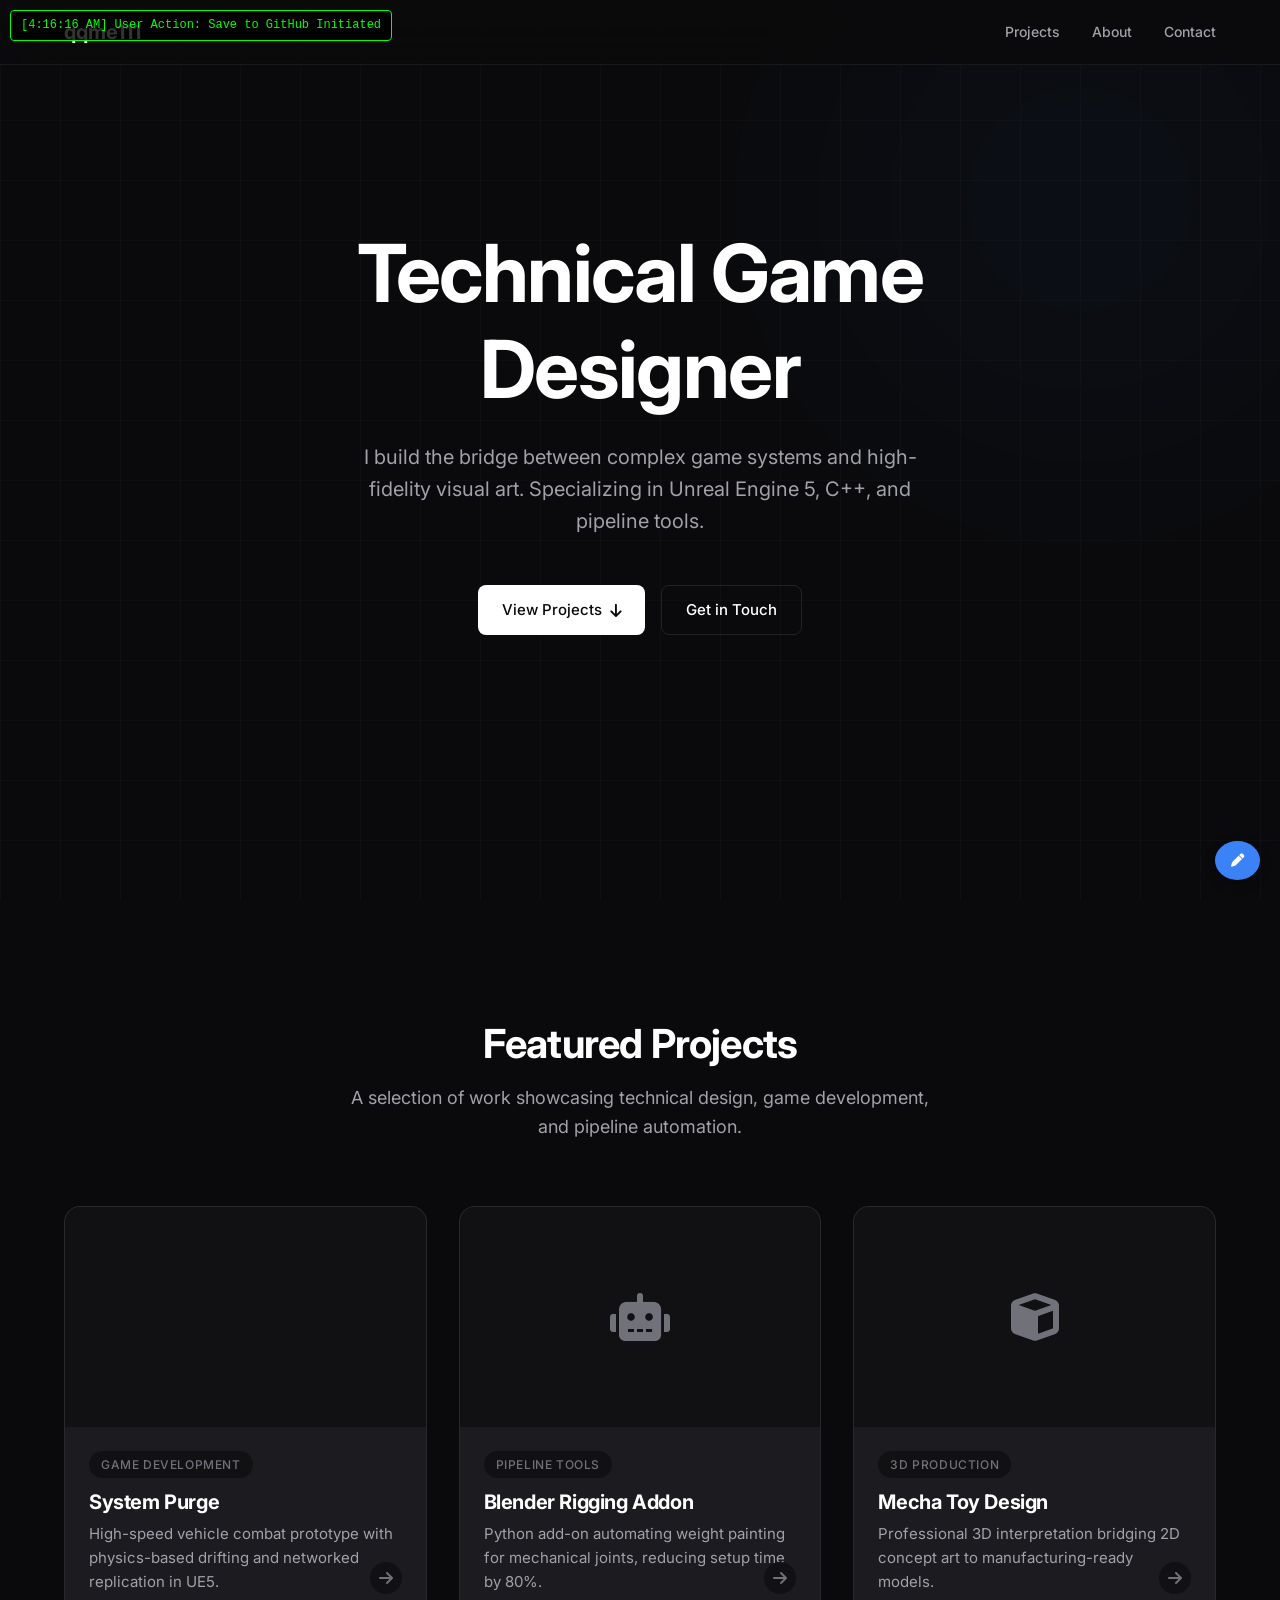
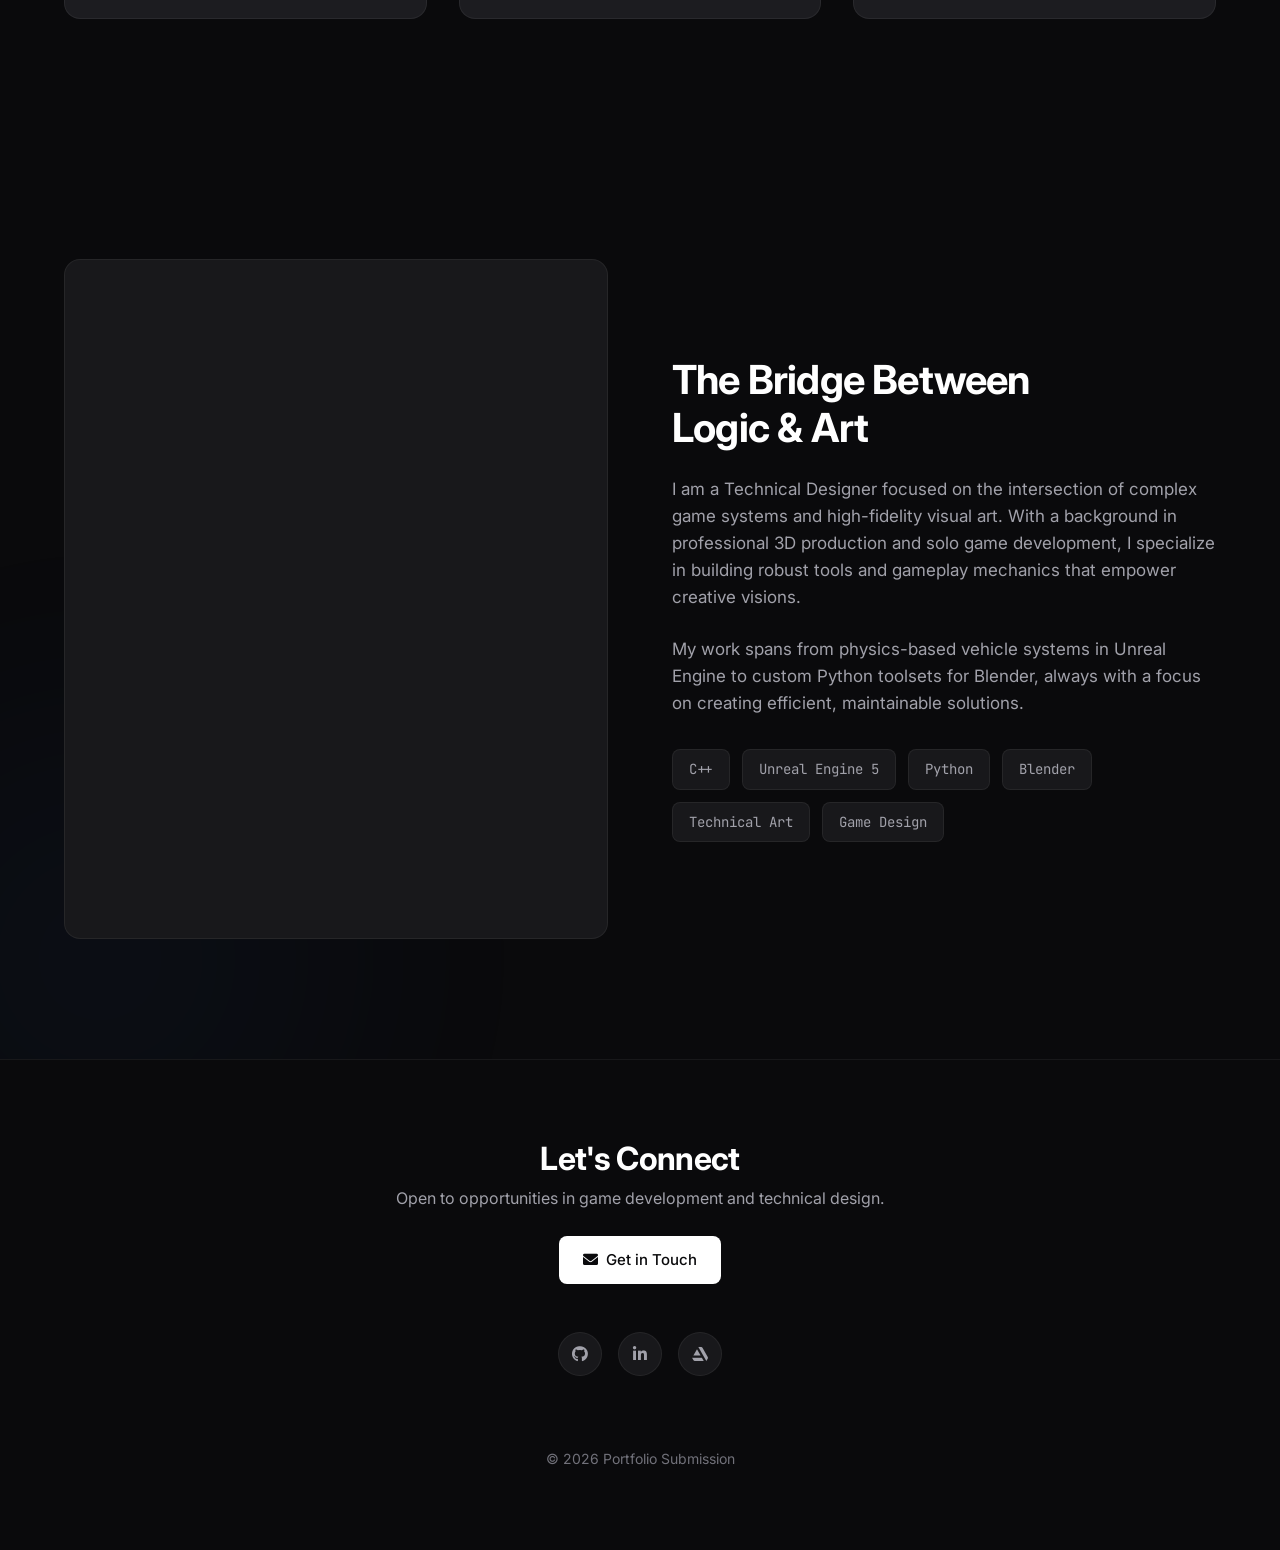
==== index.html @ 107da44e "Update index.html via Web Editor" ====
<!DOCTYPE html>
<html lang="en"><head>
    <meta charset="UTF-8">
    <meta name="viewport" content="width=device-width, initial-scale=1.0">
    <title>qqme111 - Technical Game Designer Portfolio</title>
    <meta name="description" content="Technical Game Designer specializing in Unreal Engine 5, C++, and Python. Creating the bridge between complex systems and high-fidelity visual art.">

    <!-- Styles -->
    <link rel="stylesheet" href="css/styles.css">
    <link href="https://cdnjs.cloudflare.com/ajax/libs/font-awesome/6.0.0/css/all.min.css" rel="stylesheet">
</head>

<body class="">

    <!-- Navigation -->
    <nav class="nav nav-scrolled" style="transform: translateY(0px);">
        <div class="container nav-content">
            <a href="#" class="nav-logo">qqme111</a>
            <ul class="nav-links">
                <li><a href="#projects">Projects</a></li>

                <li><a href="#about">About</a></li>
                <li><a href="#contact">Contact</a></li>
            </ul>
        </div>
    </nav>

    <!-- Hero Section -->
    <section class="hero">
        <div class="bg-grid"></div>
        <div class="bg-gradient-radial" style="top: -200px; right: -200px;"></div>

        <div class="container hero-content">
            <!-- Badge Removed -->
            <!-- <div class="hero-badge">
                 <span class="">Available for opportunities</span>
            </div> -->

            <h1 class="">Technical Game<br>Designer</h1>

            <p class="hero-description">
                I build the bridge between complex game systems and high-fidelity visual art.
                Specializing in Unreal Engine 5, C++, and pipeline tools.
            </p>

            <div class="hero-cta">
                <a href="#projects" class="btn btn-primary">
                    <span class="">View Projects</span>
                    <i class="fas fa-arrow-down"></i>
                </a>
                <a href="#contact" class="btn btn-secondary">
                    <span class="">Get in Touch</span>
                </a>
            </div>
        </div>
    </section>

    <!-- Projects Section -->
    <section id="projects">
        <div class="container">
            <div class="section-header fade-in visible">
                <h2 class="">Featured Projects</h2>
                <p class="">A selection of work showcasing technical design, game development, and pipeline automation.
                </p>
            </div>

            <div class="projects-grid stagger-children visible">

                <!-- System Purge -->
                <a href="projects/system-purge.html" class="project-card system-purge" style="opacity: 1; transform: perspective(1000px) rotateX(0deg) rotateY(0deg) translateY(0px); transition: none;">
                    <div class="project-card-image img-placeholder" data-media-type="image" style="background-image: url(&quot;https://raw.githubusercontent.com/lys20001205/PortFWeb/main/assets/uploads/1769371151132_sp.jpg&quot;); background-size: 121%; background-position: 50% 86%;">

                    </div>
                    <div class="project-card-content">
                        <span class="project-card-tag">Game Development</span>
                        <h3 class="">System Purge</h3>
                        <p class="">High-speed vehicle combat prototype with physics-based drifting and networked
                            replication in
                            UE5.</p>
                    </div>
                    <div class="project-card-arrow">
                        <i class="fas fa-arrow-right"></i>
                    </div>
                </a>

                <!-- Blender Addon -->
                <a href="projects/blender-addon.html" class="project-card blender-addon" style="transition: none; transform: translateY(0px); opacity: 1;">
                    <div class="project-card-image img-placeholder">
                        <i class="fas fa-robot"></i>
                    </div>
                    <div class="project-card-content">
                        <span class="project-card-tag">Pipeline Tools</span>
                        <h3 class="">Blender Rigging Addon</h3>
                        <p class="">Python add-on automating weight painting for mechanical joints, reducing setup time
                            by 80%.
                        </p>
                    </div>
                    <div class="project-card-arrow">
                        <i class="fas fa-arrow-right"></i>
                    </div>
                </a>

                <!-- Mecha Toy Design -->
                <a href="projects/mecha-toy.html" class="project-card mecha-toy" style="opacity: 1; transform: translateY(0px); transition: none;">
                    <div class="project-card-image img-placeholder">
                        <i class="fas fa-cube"></i>
                    </div>
                    <div class="project-card-content">
                        <span class="project-card-tag">3D Production</span>
                        <h3 class="">Mecha Toy Design</h3>
                        <p class="">Professional 3D interpretation bridging 2D concept art to manufacturing-ready
                            models.</p>
                    </div>
                    <div class="project-card-arrow">
                        <i class="fas fa-arrow-right"></i>
                    </div>
                </a>

            </div>
        </div>
    </section>

    <!-- About Section -->
    <section id="about" class="relative overflow-hidden">
        <div class="bg-gradient-radial" style="bottom: -300px; left: -300px;"></div>

        <div class="container">
            <div class="about-grid">
                <div class="about-image fade-in-left img-placeholder visible" data-media-type="image" style="background-image: url(&quot;https://raw.githubusercontent.com/lys20001205/PortFWeb/main/assets/uploads/1769356082413_3cfcff75e396394638213b17aeb8c36f.jpg&quot;); background-size: cover; background-position: center center;">

                </div>

                <div class="about-content fade-in-right visible">
                    <h2 class="">The Bridge Between<br>Logic &amp; Art</h2>

                    <p class="">
                        I am a Technical Designer focused on the intersection of complex game systems
                        and high-fidelity visual art. With a background in professional 3D production
                        and solo game development, I specialize in building robust tools and gameplay
                        mechanics that empower creative visions.
                    </p>

                    <p class="">
                        My work spans from physics-based vehicle systems in Unreal Engine to
                        custom Python toolsets for Blender, always with a focus on creating
                        efficient, maintainable solutions.
                    </p>

                    <div class="skills-list">
                        <span class="skill-tag">C++</span>
                        <span class="skill-tag">Unreal Engine 5</span>
                        <span class="skill-tag">Python</span>
                        <span class="skill-tag">Blender</span>
                        <span class="skill-tag">Technical Art</span>
                        <span class="skill-tag">Game Design</span>
                    </div>
                </div>
            </div>
        </div>
    </section>

    <!-- Contact / Footer -->
    <footer id="contact" class="footer">
        <div class="container footer-content">
            <div>
                <h2 class="">Let's Connect</h2>
                <p class="">Open to opportunities in game development and technical design.</p>
            </div>

            <a href="mailto:your.email@example.com" class="btn btn-primary">
                <i class="fas fa-envelope"></i>
                <span>Get in Touch</span>
            </a>

            <div class="social-links">
                <a href="#" class="social-link" aria-label="GitHub">
                    <i class="fab fa-github"></i>
                </a>
                <a href="#" class="social-link" aria-label="LinkedIn">
                    <i class="fab fa-linkedin-in"></i>
                </a>
                <a href="#" class="social-link" aria-label="ArtStation">
                    <i class="fab fa-artstation"></i>
                </a>
            </div>

            <p style="margin-top: 48px; color: var(--text-muted); font-size: 0.875rem;" class="">
                © 2026 Portfolio Submission
            </p>
        </div>
    </footer>

    <!-- Scripts -->
    <script src="js/animations.js"></script>

    <!-- Visual Editor -->
    <button onclick="toggleEditor()" class="no-print" style="position: fixed; bottom: 20px; right: 20px; background: #3b82f6; color: white; border: none; padding: 12px 16px; border-radius: 50%; cursor: pointer; z-index: 9999; box-shadow: 0 4px 12px rgba(0,0,0,0.3);" title="Toggle Visual Editor">
        <i class="fas fa-pen"></i>
    </button>
    <script src="js/editor.js"></script>




<div id="debug-overlay" style="display: block;">[4:16:16 AM] User Action: Save to GitHub Initiated</div></body></html>
---- css/styles.css ----
/* ============================================
   Portfolio Base Styles - Jules-inspired Design
   ============================================ */

@import url('https://fonts.googleapis.com/css2?family=Inter:wght@300;400;500;600;700;800&family=JetBrains+Mono:wght@400;500;700&display=swap');

/* ============================================
   CSS Custom Properties (Design Tokens)
   ============================================ */
:root {
    /* Base Colors */
    --bg-primary: #0a0a0c;
    --bg-secondary: #111114;
    --bg-tertiary: #18181b;
    --bg-card: #1c1c20;

    /* Text Colors */
    --text-primary: #ffffff;
    --text-secondary: #a1a1aa;
    --text-muted: #71717a;

    /* Accent Colors */
    --accent-blue: #3b82f6;
    --accent-purple: #8b5cf6;
    --accent-cyan: #06b6d4;
    --accent-emerald: #10b981;

    /* Project Theme Colors */
    --system-purge-accent: #ef4444;
    --system-purge-glow: rgba(239, 68, 68, 0.2);

    --blender-addon-accent: #f97316;
    --blender-addon-glow: rgba(249, 115, 22, 0.2);

    --mecha-toy-accent: #3b82f6;
    --mecha-toy-glow: rgba(59, 130, 246, 0.2);

    /* Borders */
    --border-subtle: rgba(255, 255, 255, 0.06);
    --border-medium: rgba(255, 255, 255, 0.1);

    /* Shadows */
    --shadow-sm: 0 1px 2px rgba(0, 0, 0, 0.3);
    --shadow-md: 0 4px 12px rgba(0, 0, 0, 0.4);
    --shadow-lg: 0 8px 32px rgba(0, 0, 0, 0.5);
    --shadow-glow: 0 0 60px var(--accent-blue);

    /* Typography */
    --font-sans: 'Inter', -apple-system, BlinkMacSystemFont, sans-serif;
    --font-mono: 'JetBrains Mono', monospace;

    /* Transitions */
    --ease-out-expo: cubic-bezier(0.16, 1, 0.3, 1);
    --ease-out-quart: cubic-bezier(0.25, 1, 0.5, 1);
    --transition-fast: 150ms var(--ease-out-quart);
    --transition-medium: 300ms var(--ease-out-expo);
    --transition-slow: 500ms var(--ease-out-expo);
}

/* ============================================
   Base Reset & Body
   ============================================ */
*,
*::before,
*::after {
    box-sizing: border-box;
    margin: 0;
    padding: 0;
}

html {
    scroll-behavior: smooth;
    -webkit-font-smoothing: antialiased;
    -moz-osx-font-smoothing: grayscale;
}

body {
    font-family: var(--font-sans);
    background: var(--bg-primary);
    color: var(--text-primary);
    line-height: 1.6;
    overflow-x: hidden;
}

/* ============================================
   Typography
   ============================================ */
h1,
h2,
h3,
h4,
h5,
h6 {
    font-weight: 700;
    letter-spacing: -0.02em;
    line-height: 1.2;
}

.text-gradient {
    background: linear-gradient(135deg, var(--text-primary) 0%, var(--text-secondary) 100%);
    -webkit-background-clip: text;
    -webkit-text-fill-color: transparent;
    background-clip: text;
}

.font-mono {
    font-family: var(--font-mono);
}

/* ============================================
   Layout Containers
   ============================================ */
.container {
    width: 100%;
    max-width: 1200px;
    margin: 0 auto;
    padding: 0 24px;
}

.container-wide {
    max-width: 1400px;
}

section {
    padding: 120px 0;
}

/* ============================================
   Navigation
   ============================================ */
.nav {
    position: fixed;
    top: 0;
    left: 0;
    right: 0;
    z-index: 100;
    padding: 16px 0;
    background: rgba(10, 10, 12, 0.8);
    backdrop-filter: blur(20px);
    border-bottom: 1px solid var(--border-subtle);
    transition: var(--transition-medium);
}

.nav-content {
    display: flex;
    justify-content: space-between;
    align-items: center;
}

.nav-logo {
    font-weight: 700;
    font-size: 1.25rem;
    color: var(--text-primary);
    text-decoration: none;
}

.nav-links {
    display: flex;
    gap: 32px;
    list-style: none;
}

.nav-links a {
    color: var(--text-secondary);
    text-decoration: none;
    font-size: 0.875rem;
    font-weight: 500;
    transition: var(--transition-fast);
}

.nav-links a:hover {
    color: var(--text-primary);
}

/* ============================================
   Hero Section
   ============================================ */
.hero {
    min-height: 100vh;
    display: flex;
    align-items: center;
    justify-content: center;
    position: relative;
    padding-top: 80px;
}

.hero-content {
    text-align: center;
    max-width: 800px;
}

.hero-badge {
    display: inline-flex;
    align-items: center;
    gap: 8px;
    padding: 8px 16px;
    background: var(--bg-tertiary);
    border: 1px solid var(--border-medium);
    border-radius: 100px;
    font-size: 0.875rem;
    color: var(--text-secondary);
    margin-bottom: 32px;
}

.hero-badge::before {
    content: '';
    width: 8px;
    height: 8px;
    background: var(--accent-emerald);
    border-radius: 50%;
    animation: pulse 2s ease-in-out infinite;
}

.hero h1 {
    font-size: clamp(3rem, 8vw, 5rem);
    margin-bottom: 24px;
    opacity: 0;
    transform: translateY(30px);
    animation: fadeInUp 0.8s var(--ease-out-expo) 0.2s forwards;
}

.hero-description {
    font-size: 1.25rem;
    color: var(--text-secondary);
    max-width: 600px;
    margin: 0 auto 48px;
    opacity: 0;
    transform: translateY(20px);
    animation: fadeInUp 0.8s var(--ease-out-expo) 0.4s forwards;
}

.hero-cta {
    display: flex;
    gap: 16px;
    justify-content: center;
    opacity: 0;
    transform: translateY(20px);
    animation: fadeInUp 0.8s var(--ease-out-expo) 0.6s forwards;
}

/* ============================================
   Buttons
   ============================================ */
.btn {
    display: inline-flex;
    align-items: center;
    gap: 8px;
    padding: 12px 24px;
    font-size: 0.9375rem;
    font-weight: 500;
    border-radius: 8px;
    border: none;
    cursor: pointer;
    text-decoration: none;
    transition: var(--transition-medium);
}

.btn-primary {
    background: var(--text-primary);
    color: var(--bg-primary);
}

.btn-primary:hover {
    transform: translateY(-2px);
    box-shadow: 0 8px 24px rgba(255, 255, 255, 0.15);
}

.btn-secondary {
    background: transparent;
    color: var(--text-primary);
    border: 1px solid var(--border-medium);
}

.btn-secondary:hover {
    background: var(--bg-tertiary);
    border-color: var(--text-muted);
}

/* ============================================
   Project Cards
   ============================================ */
.projects-grid {
    display: grid;
    grid-template-columns: 1fr;
    gap: 32px;
}

@media (min-width: 768px) {
    .projects-grid {
        grid-template-columns: repeat(3, 1fr);
    }
}

.project-card {
    position: relative;
    background: var(--bg-card);
    border: 1px solid var(--border-subtle);
    border-radius: 16px;
    overflow: hidden;
    transition: var(--transition-medium);
    cursor: pointer;
    text-decoration: none;
    color: inherit;
}

.project-card:hover {
    transform: translateY(-8px);
    border-color: var(--border-medium);
    box-shadow: var(--shadow-lg);
}

.project-card::before {
    content: '';
    position: absolute;
    top: 0;
    left: 0;
    right: 0;
    height: 200px;
    opacity: 0;
    transition: var(--transition-medium);
    pointer-events: none;
}

.project-card:hover::before {
    opacity: 1;
}

/* Project-specific accent colors */
.project-card.system-purge::before {
    background: linear-gradient(180deg, var(--system-purge-glow) 0%, transparent 100%);
}

.project-card.blender-addon::before {
    background: linear-gradient(180deg, var(--blender-addon-glow) 0%, transparent 100%);
}

.project-card.mecha-toy::before {
    background: linear-gradient(180deg, var(--mecha-toy-glow) 0%, transparent 100%);
}

.project-card-image {
    height: 220px;
    background: var(--bg-secondary);
    display: flex;
    align-items: center;
    justify-content: center;
    color: var(--text-muted);
    font-size: 3rem;
    position: relative;
    overflow: hidden;
}

.project-card-image img {
    width: 100%;
    height: 100%;
    object-fit: cover;
    transition: var(--transition-slow);
}

.project-card:hover .project-card-image img {
    transform: scale(1.05);
}

.project-card-content {
    padding: 24px;
}

.project-card-tag {
    display: inline-block;
    padding: 4px 12px;
    background: var(--bg-secondary);
    border-radius: 100px;
    font-size: 0.75rem;
    font-weight: 500;
    color: var(--text-muted);
    margin-bottom: 12px;
    text-transform: uppercase;
    letter-spacing: 0.05em;
}

.project-card h3 {
    font-size: 1.25rem;
    margin-bottom: 8px;
}

.project-card p {
    color: var(--text-secondary);
    font-size: 0.9375rem;
    line-height: 1.6;
}

.project-card-arrow {
    position: absolute;
    bottom: 24px;
    right: 24px;
    width: 32px;
    height: 32px;
    display: flex;
    align-items: center;
    justify-content: center;
    background: var(--bg-secondary);
    border-radius: 50%;
    color: var(--text-muted);
    transition: var(--transition-medium);
}

.project-card:hover .project-card-arrow {
    background: var(--text-primary);
    color: var(--bg-primary);
    transform: translate(4px, -4px);
}

/* ============================================
   About Section
   ============================================ */
.about-grid {
    display: grid;
    grid-template-columns: 1fr;
    gap: 64px;
    align-items: center;
}

@media (min-width: 768px) {
    .about-grid {
        grid-template-columns: 1fr 1fr;
    }
}

.about-image {
    width: 100%;
    aspect-ratio: 4/5;
    background: var(--bg-tertiary);
    border-radius: 16px;
    overflow: hidden;
    border: 1px solid var(--border-subtle);
}

.about-image img {
    width: 100%;
    height: 100%;
    object-fit: cover;
}

.about-content h2 {
    font-size: 2.5rem;
    margin-bottom: 24px;
}

.about-content p {
    color: var(--text-secondary);
    margin-bottom: 24px;
    font-size: 1.0625rem;
}

.skills-list {
    display: flex;
    flex-wrap: wrap;
    gap: 12px;
    margin-top: 32px;
}

.skill-tag {
    padding: 8px 16px;
    background: var(--bg-tertiary);
    border: 1px solid var(--border-subtle);
    border-radius: 8px;
    font-size: 0.875rem;
    font-family: var(--font-mono);
    color: var(--text-secondary);
    transition: var(--transition-fast);
}

.skill-tag:hover {
    border-color: var(--accent-blue);
    color: var(--text-primary);
}

/* ============================================
   Footer
   ============================================ */
.footer {
    padding: 80px 0;
    border-top: 1px solid var(--border-subtle);
}

.footer-content {
    display: flex;
    flex-direction: column;
    align-items: center;
    text-align: center;
    gap: 24px;
}

.footer h2 {
    font-size: 2rem;
    margin-bottom: 8px;
}

.footer p {
    color: var(--text-secondary);
}

.social-links {
    display: flex;
    gap: 16px;
    margin-top: 24px;
}

.social-link {
    width: 44px;
    height: 44px;
    display: flex;
    align-items: center;
    justify-content: center;
    background: var(--bg-tertiary);
    border: 1px solid var(--border-subtle);
    border-radius: 50%;
    color: var(--text-secondary);
    text-decoration: none;
    transition: var(--transition-fast);
}

.social-link:hover {
    background: var(--bg-card);
    border-color: var(--border-medium);
    color: var(--text-primary);
    transform: translateY(-2px);
}

/* ============================================
   Scroll Animations
   ============================================ */
.fade-in {
    opacity: 0;
    transform: translateY(40px);
    transition: opacity 0.8s var(--ease-out-expo),
        transform 0.8s var(--ease-out-expo);
}

.fade-in.visible {
    opacity: 1;
    transform: translateY(0);
}

.fade-in-left {
    opacity: 0;
    transform: translateX(-40px);
    transition: opacity 0.8s var(--ease-out-expo),
        transform 0.8s var(--ease-out-expo);
}

.fade-in-left.visible {
    opacity: 1;
    transform: translateX(0);
}

.fade-in-right {
    opacity: 0;
    transform: translateX(40px);
    transition: opacity 0.8s var(--ease-out-expo),
        transform 0.8s var(--ease-out-expo);
}

.fade-in-right.visible {
    opacity: 1;
    transform: translateX(0);
}

/* Stagger children animations */
.stagger-children>* {
    opacity: 0;
    transform: translateY(30px);
    transition: opacity 0.6s var(--ease-out-expo),
        transform 0.6s var(--ease-out-expo);
}

.stagger-children.visible>*:nth-child(1) {
    transition-delay: 0ms;
    opacity: 1;
    transform: translateY(0);
}

.stagger-children.visible>*:nth-child(2) {
    transition-delay: 100ms;
    opacity: 1;
    transform: translateY(0);
}

.stagger-children.visible>*:nth-child(3) {
    transition-delay: 200ms;
    opacity: 1;
    transform: translateY(0);
}

/* ============================================
   Keyframe Animations
   ============================================ */
@keyframes fadeInUp {
    from {
        opacity: 0;
        transform: translateY(30px);
    }

    to {
        opacity: 1;
        transform: translateY(0);
    }
}

@keyframes pulse {

    0%,
    100% {
        opacity: 1;
    }

    50% {
        opacity: 0.5;
    }
}

@keyframes float {

    0%,
    100% {
        transform: translateY(0);
    }

    50% {
        transform: translateY(-10px);
    }
}

@keyframes glow {

    0%,
    100% {
        box-shadow: 0 0 20px var(--accent-blue);
    }

    50% {
        box-shadow: 0 0 40px var(--accent-blue);
    }
}

/* ============================================
   Section Headers
   ============================================ */
.section-header {
    text-align: center;
    margin-bottom: 64px;
}

.section-header h2 {
    font-size: 2.5rem;
    margin-bottom: 16px;
}

.section-header p {
    color: var(--text-secondary);
    font-size: 1.125rem;
    max-width: 600px;
    margin: 0 auto;
}

/* ============================================
   Background Elements
   ============================================ */
.bg-grid {
    position: absolute;
    inset: 0;
    background-image:
        linear-gradient(rgba(255, 255, 255, 0.02) 1px, transparent 1px),
        linear-gradient(90deg, rgba(255, 255, 255, 0.02) 1px, transparent 1px);
    background-size: 60px 60px;
    pointer-events: none;
}

.bg-gradient-radial {
    position: absolute;
    width: 800px;
    height: 800px;
    border-radius: 50%;
    background: radial-gradient(circle, var(--accent-blue) 0%, transparent 70%);
    opacity: 0.05;
    filter: blur(100px);
    pointer-events: none;
}

/* ============================================
   Responsive Adjustments
   ============================================ */
@media (max-width: 768px) {
    section {
        padding: 80px 0;
    }

    .hero h1 {
        font-size: 2.5rem;
    }

    .hero-description {
        font-size: 1rem;
    }

    .hero-cta {
        flex-direction: column;
    }

    .nav-links {
        display: none;
    }

    .about-content h2 {
        font-size: 2rem;
    }

    .section-header h2 {
        font-size: 2rem;
    }
}

/* ============================================
   Utility Classes
   ============================================ */
.relative {
    position: relative;
}

.overflow-hidden {
    overflow: hidden;
}

.text-center {
    text-align: center;
}

.mb-8 {
    margin-bottom: 32px;
}

.mt-16 {
    margin-top: 64px;
}

/* ============================================
   Gallery Zoom Effect
   ============================================ */
.gallery-zoom-item {
    transition: transform 0.4s cubic-bezier(0.25, 1, 0.5, 1), z-index 0s;
    position: relative;
    z-index: 1;
    cursor: zoom-in;
    background: var(--bg-tertiary);
    /* Defaults */
    --zoom-scale: 1;
    --zoom-tx: 0px;
    --zoom-scale: 1;
    --zoom-tx: 0px;
    --zoom-ty: 0px;
}

/* Subtle hover hint */
.gallery-zoom-item:not(.zoomed):hover {
    transform: scale(1.05);
    border-color: var(--text-primary);
    box-shadow: 0 4px 12px rgba(0, 0, 0, 0.3);
    z-index: 50;
    /* Slightly raised but below Full Zoom */
}

.gallery-zoom-item.zoomed {
    transform: translate(var(--zoom-tx), var(--zoom-ty)) scale(var(--zoom-scale));
    z-index: 1000;
    box-shadow: 0 0 0 100vmax rgba(0, 0, 0, 0.9), 0 20px 50px rgba(0, 0, 0, 0.5);
    border-color: var(--text-primary);
    transition-delay: 0s;
    /* Instant z-index change typically preferred, or keep sync */
}

/* Ensure z-index delay on exit so it stays on top while shrinking back */
.gallery-zoom-item:not(.zoomed) {
    transition: transform 0.4s cubic-bezier(0.25, 1, 0.5, 1), z-index 0s 0.4s;
}

/* ============================================
   New Entry Animations
   ============================================ */
@keyframes scaleIn {
    from {
        opacity: 0;
        transform: scale(0.9);
    }

    to {
        opacity: 1;
        transform: scale(1);
    }
}

.scale-in {
    animation: scaleIn 0.5s var(--ease-out-expo) forwards;
}
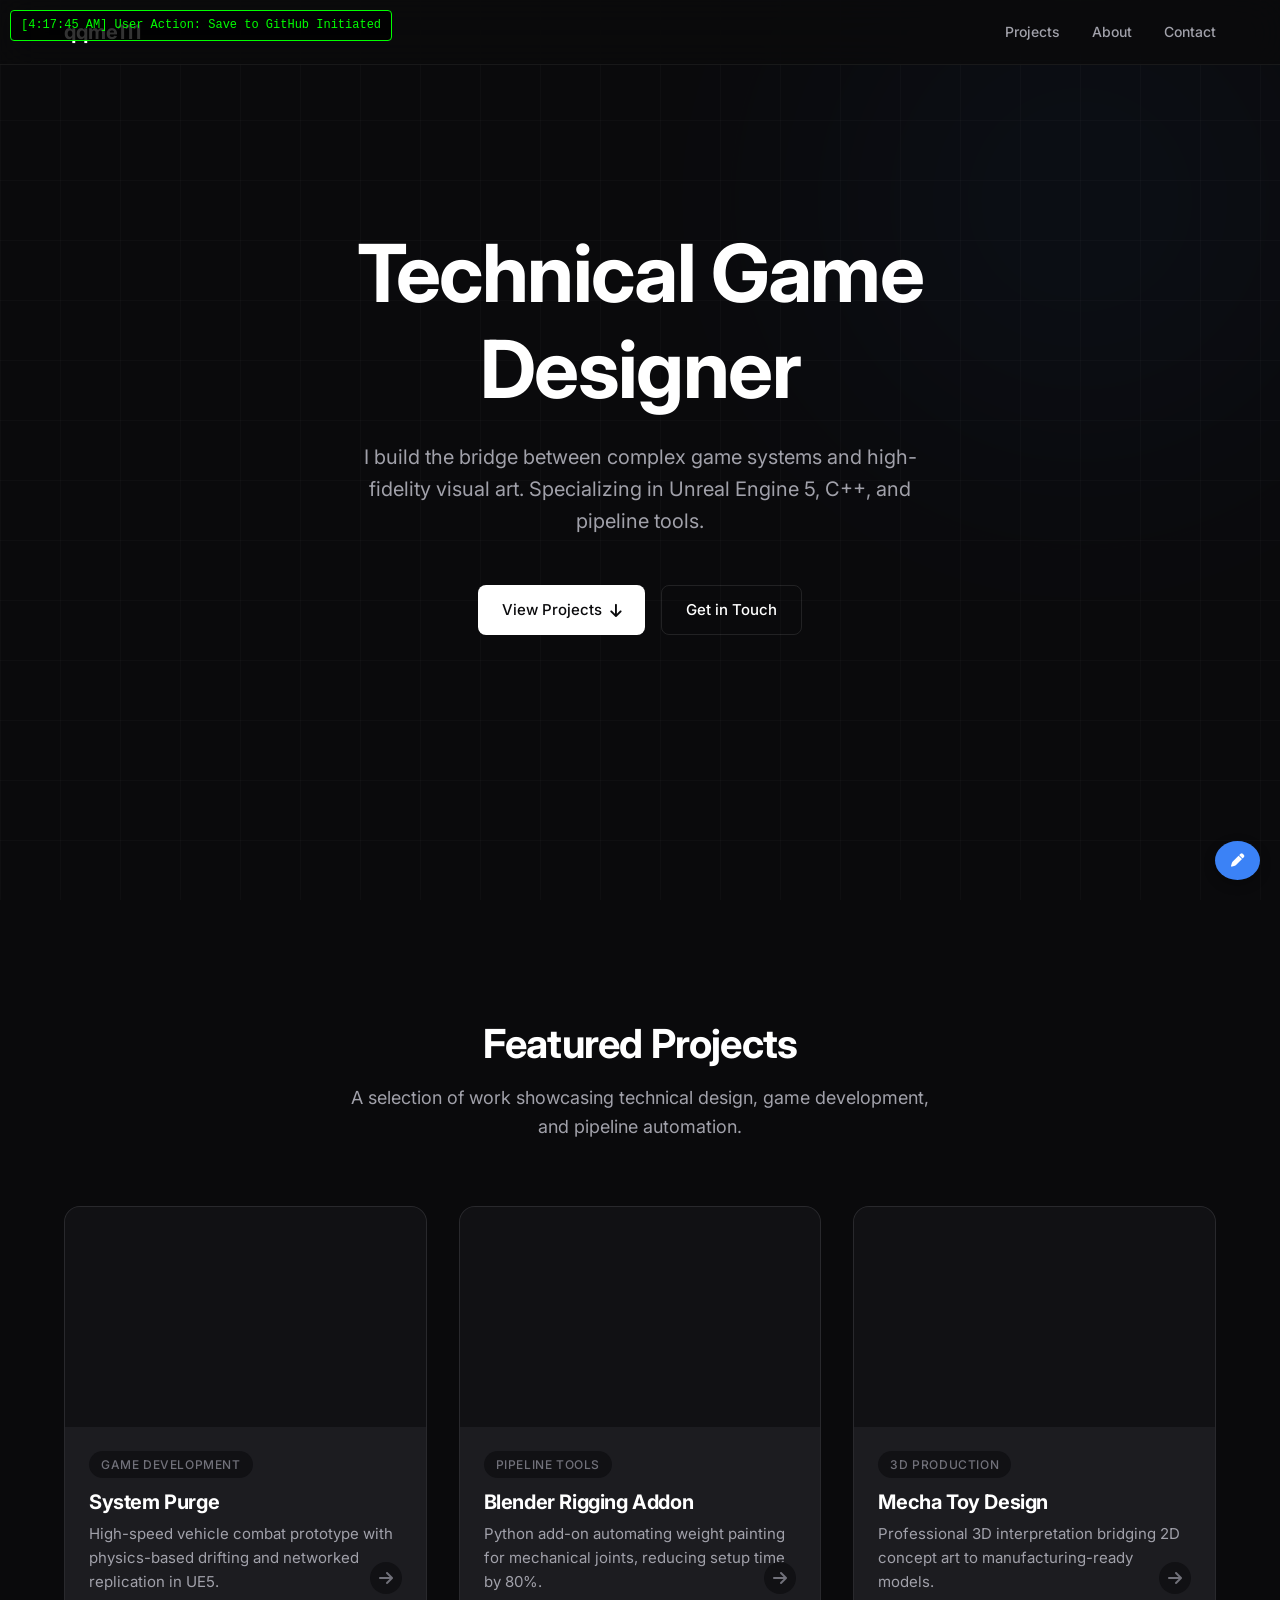
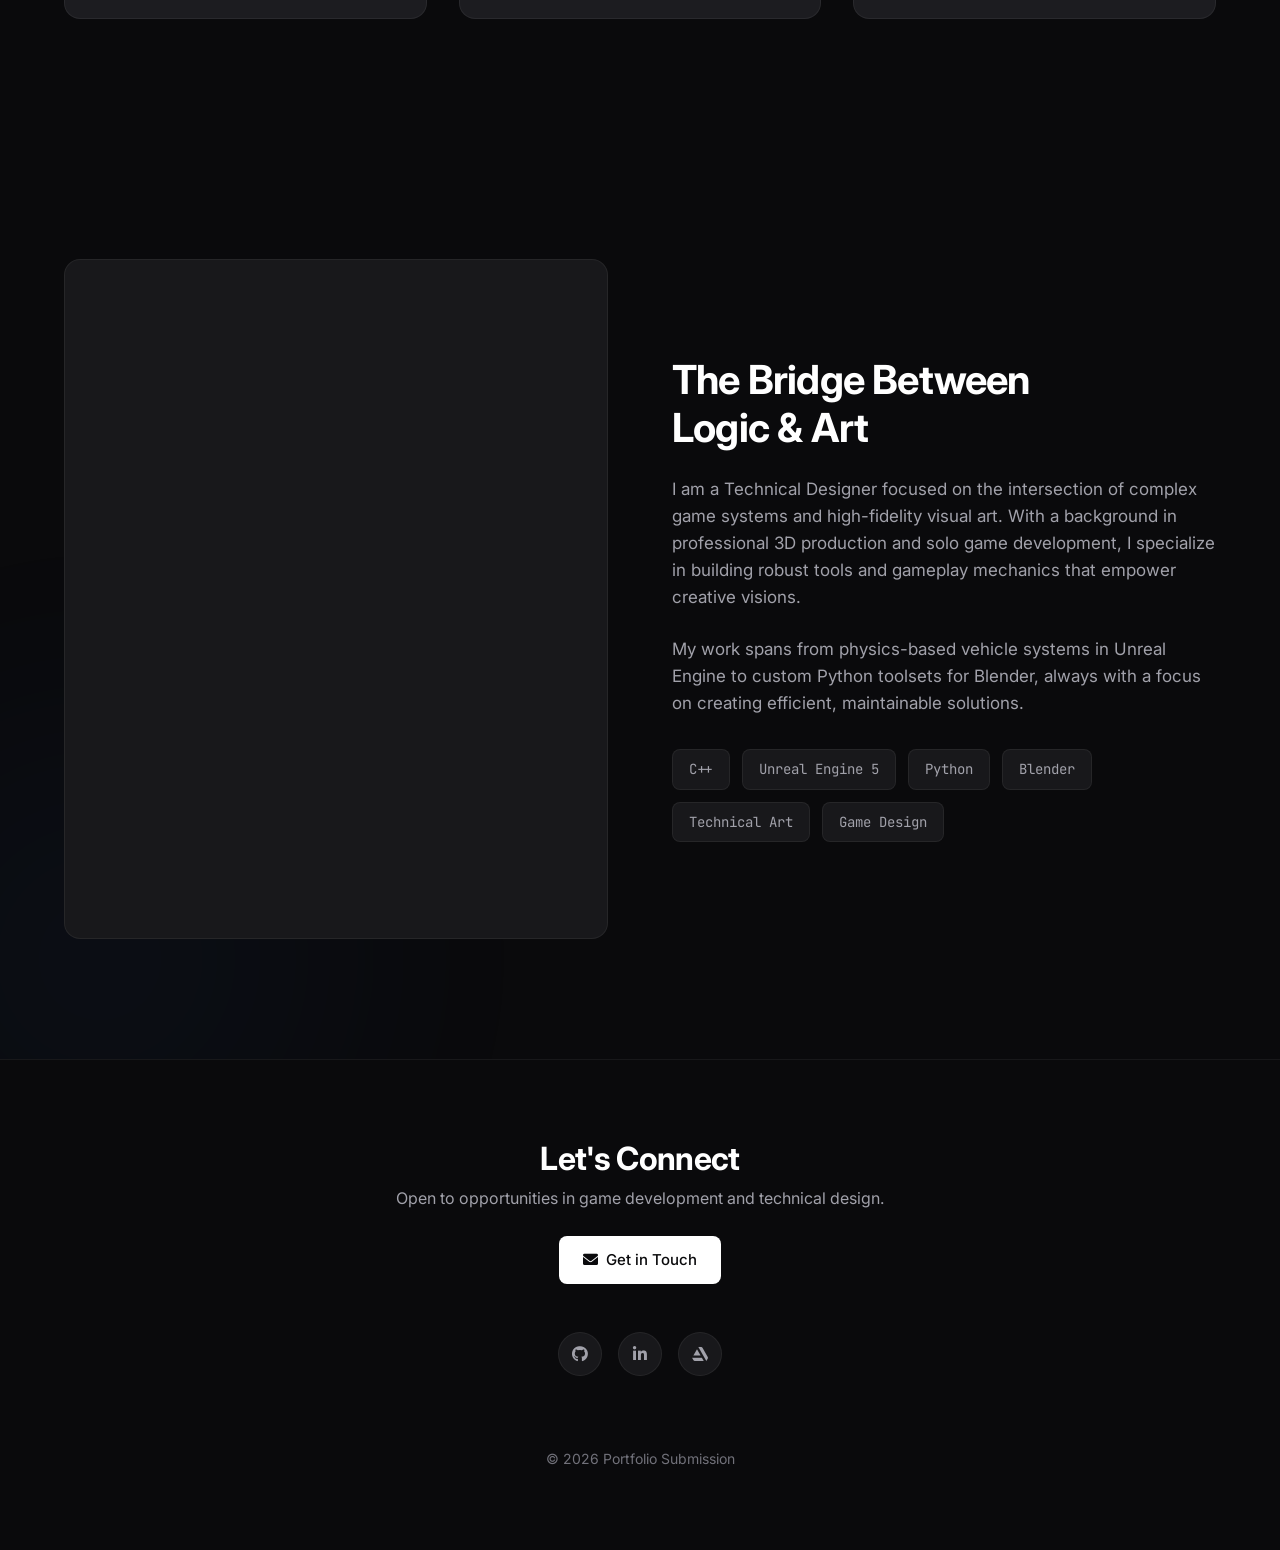
==== commit 6b2f02c1: "Update index.html via Web Editor" ====
--- a/index.html
+++ b/index.html
@@ -13,7 +13,7 @@
 <body class="">
 
     <!-- Navigation -->
-    <nav class="nav nav-scrolled" style="transform: translateY(0px);">
+    <nav class="nav nav-scrolled" style="transform: translateY(-100%);">
         <div class="container nav-content">
             <a href="#" class="nav-logo">qqme111</a>
             <ul class="nav-links">
@@ -84,9 +84,9 @@
                 </a>
 
                 <!-- Blender Addon -->
-                <a href="projects/blender-addon.html" class="project-card blender-addon" style="transition: none; transform: translateY(0px); opacity: 1;">
-                    <div class="project-card-image img-placeholder">
-                        <i class="fas fa-robot"></i>
+                <a href="projects/blender-addon.html" class="project-card blender-addon" style="transition: none; transform: perspective(1000px) rotateX(0deg) rotateY(0deg) translateY(0px); opacity: 1;">
+                    <div class="project-card-image img-placeholder" data-media-type="image" style="background-image: url(&quot;https://raw.githubusercontent.com/lys20001205/PortFWeb/main/assets/uploads/1769371364614_A0_1_RHX6UB1_TLYIW8XVJD.png&quot;); background-size: 100%; background-position: 50% 0%;">
+                        
                     </div>
                     <div class="project-card-content">
                         <span class="project-card-tag">Pipeline Tools</span>
@@ -101,9 +101,9 @@
                 </a>
 
                 <!-- Mecha Toy Design -->
-                <a href="projects/mecha-toy.html" class="project-card mecha-toy" style="opacity: 1; transform: translateY(0px); transition: none;">
-                    <div class="project-card-image img-placeholder">
-                        <i class="fas fa-cube"></i>
+                <a href="projects/mecha-toy.html" class="project-card mecha-toy" style="opacity: 1; transform: perspective(1000px) rotateX(0deg) rotateY(0deg) translateY(0px); transition: none;">
+                    <div class="project-card-image img-placeholder" data-media-type="image" style="background-image: url(&quot;https://raw.githubusercontent.com/lys20001205/PortFWeb/main/assets/uploads/1769371849931_unnamed.jpg&quot;); background-size: 100%; background-position: 50% 22%;">
+                        
                     </div>
                     <div class="project-card-content">
                         <span class="project-card-tag">3D Production</span>
@@ -202,4 +202,4 @@
 
 
 
-<div id="debug-overlay" style="display: block;">[4:16:16 AM] User Action: Save to GitHub Initiated</div></body></html>+<div id="debug-overlay" style="display: block;">[4:17:45 AM] User Action: Save to GitHub Initiated</div></body></html>
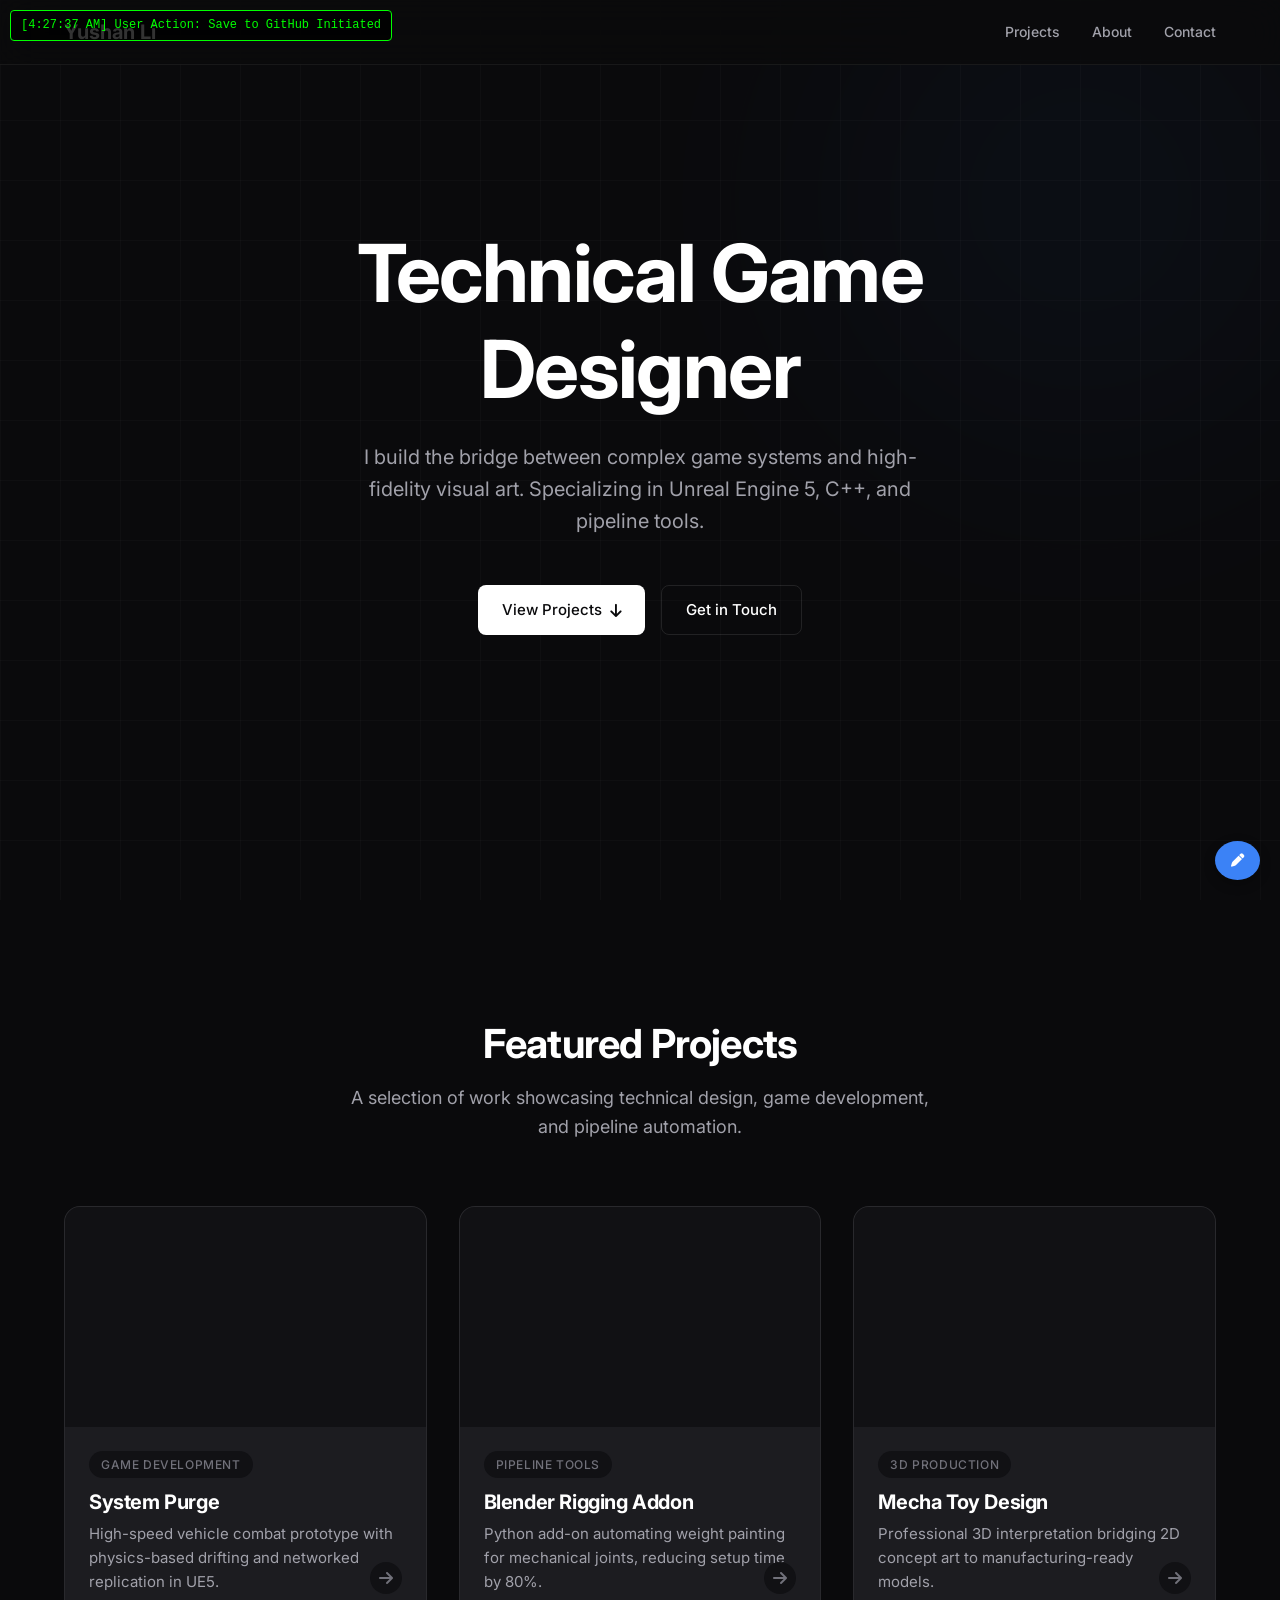
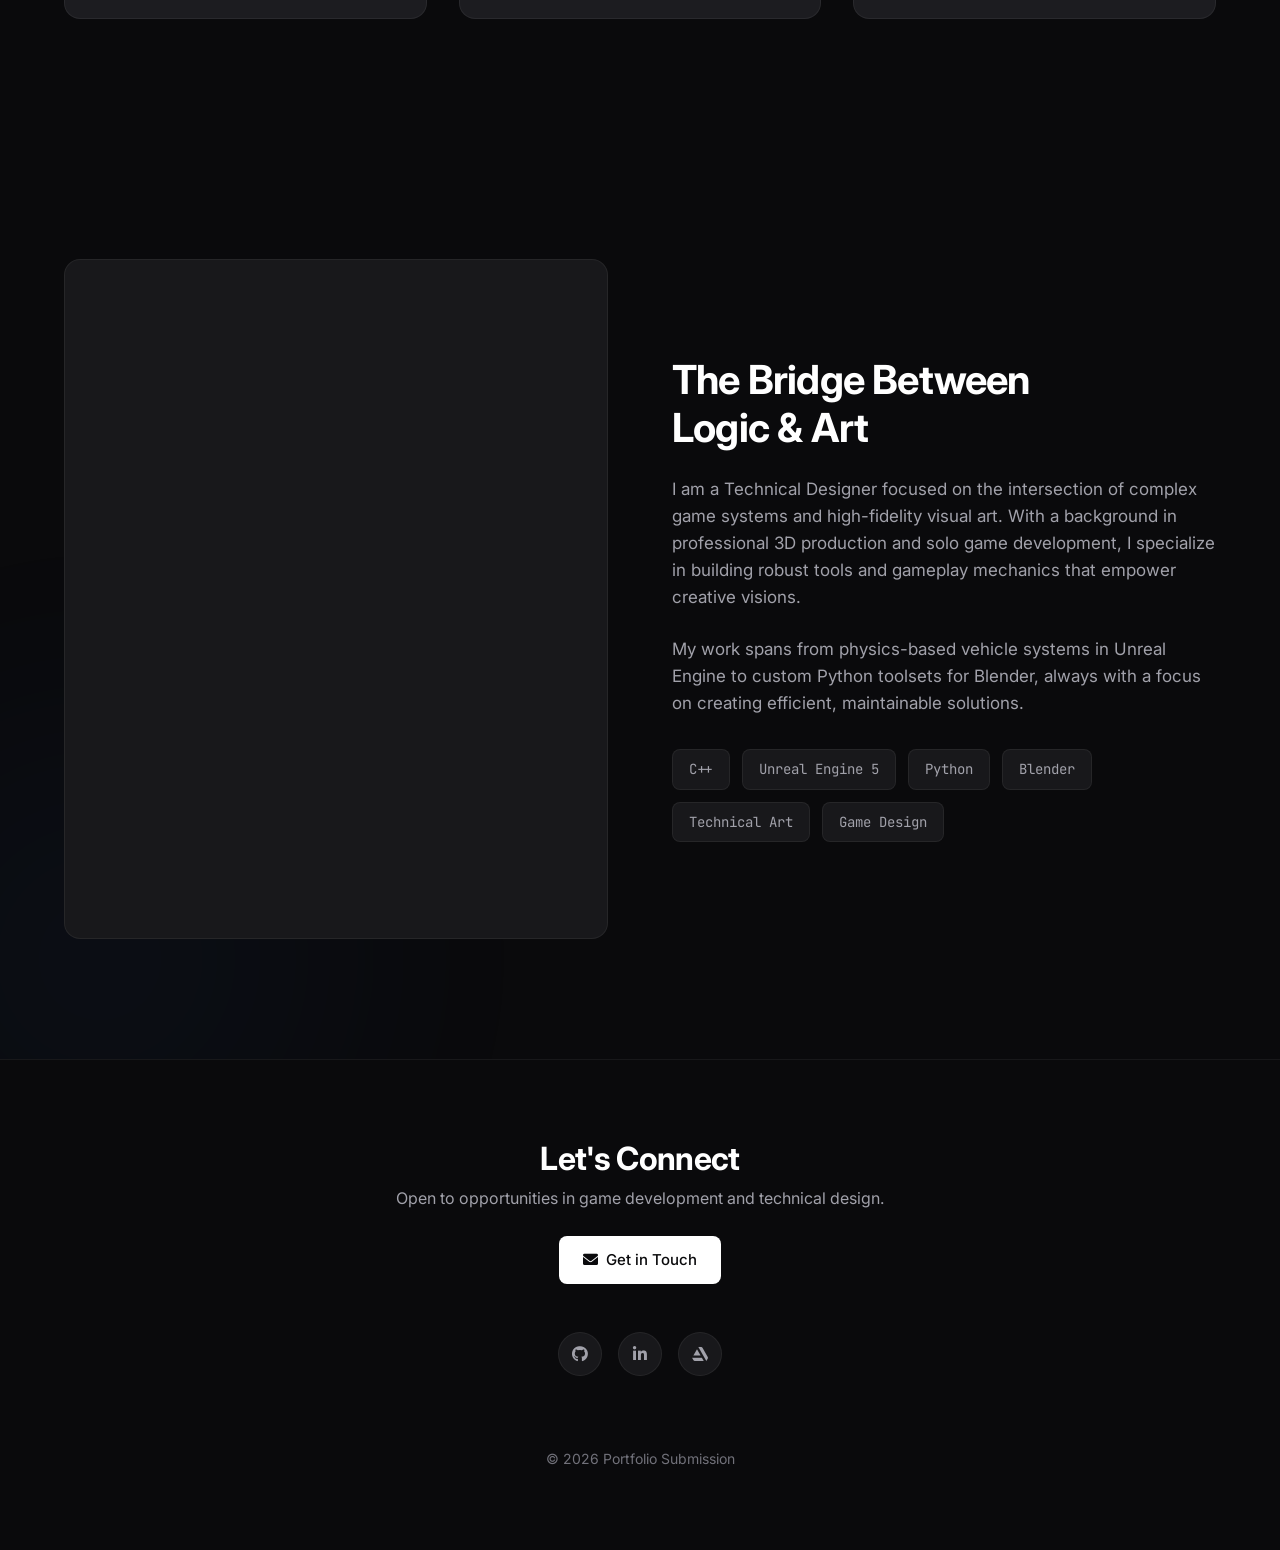
==== commit aa371d14: "Update index.html via Web Editor" ====
--- a/index.html
+++ b/index.html
@@ -13,9 +13,9 @@
 <body class="">
 
     <!-- Navigation -->
-    <nav class="nav nav-scrolled" style="transform: translateY(-100%);">
+    <nav class="nav" style="transform: translateY(0px);">
         <div class="container nav-content">
-            <a href="#" class="nav-logo">qqme111</a>
+            <a href="#" class="nav-logo">Yushan Li<br></a>
             <ul class="nav-links">
                 <li><a href="#projects">Projects</a></li>
 
@@ -67,7 +67,7 @@
             <div class="projects-grid stagger-children visible">
 
                 <!-- System Purge -->
-                <a href="projects/system-purge.html" class="project-card system-purge" style="opacity: 1; transform: perspective(1000px) rotateX(0deg) rotateY(0deg) translateY(0px); transition: none;">
+                <a href="projects/system-purge.html" class="project-card system-purge" style="opacity: 1; transform: translateY(0px); transition: none;">
                     <div class="project-card-image img-placeholder" data-media-type="image" style="background-image: url(&quot;https://raw.githubusercontent.com/lys20001205/PortFWeb/main/assets/uploads/1769371151132_sp.jpg&quot;); background-size: 121%; background-position: 50% 86%;">
 
                     </div>
@@ -84,7 +84,7 @@
                 </a>
 
                 <!-- Blender Addon -->
-                <a href="projects/blender-addon.html" class="project-card blender-addon" style="transition: none; transform: perspective(1000px) rotateX(0deg) rotateY(0deg) translateY(0px); opacity: 1;">
+                <a href="projects/blender-addon.html" class="project-card blender-addon" style="transition: none; transform: translateY(0px); opacity: 1;">
                     <div class="project-card-image img-placeholder" data-media-type="image" style="background-image: url(&quot;https://raw.githubusercontent.com/lys20001205/PortFWeb/main/assets/uploads/1769371364614_A0_1_RHX6UB1_TLYIW8XVJD.png&quot;); background-size: 100%; background-position: 50% 0%;">
                         
                     </div>
@@ -202,4 +202,4 @@
 
 
 
-<div id="debug-overlay" style="display: block;">[4:17:45 AM] User Action: Save to GitHub Initiated</div></body></html>+<div id="debug-overlay" style="display: block;">[4:27:37 AM] User Action: Save to GitHub Initiated</div></body></html>
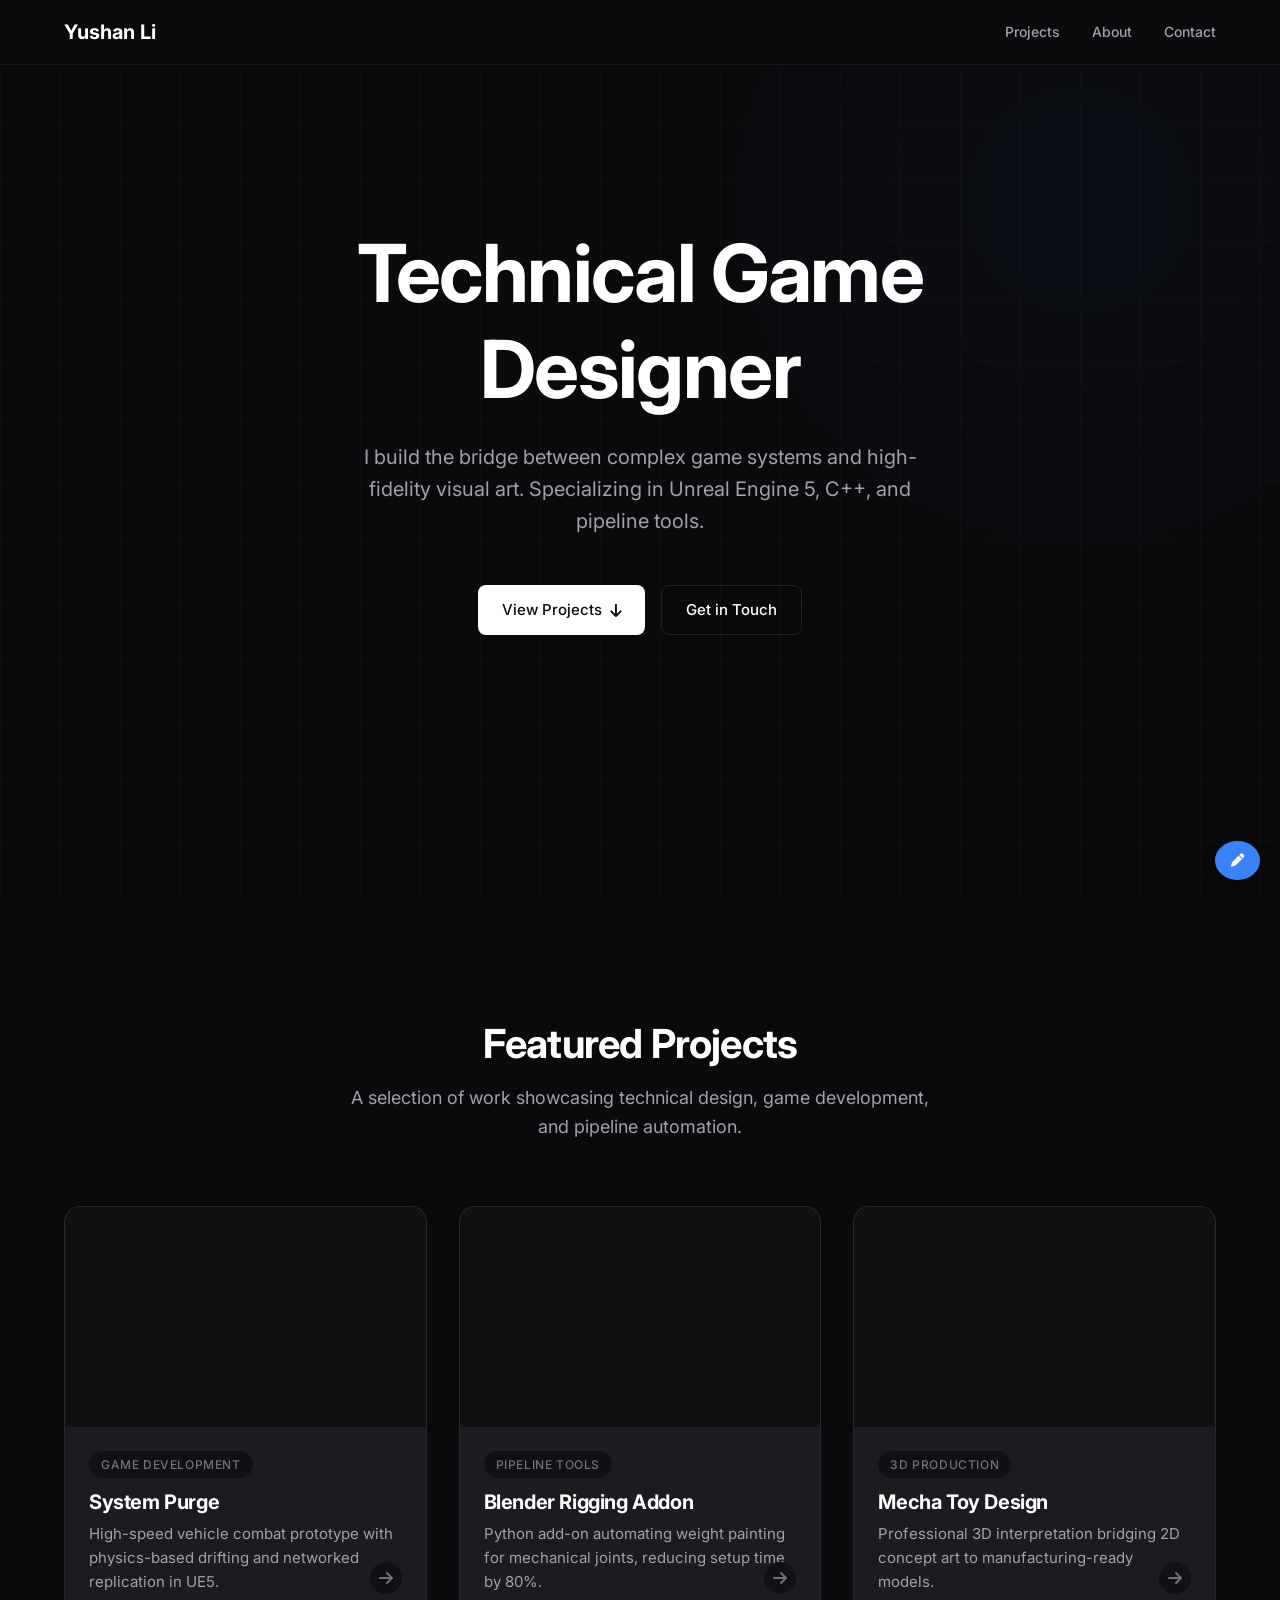
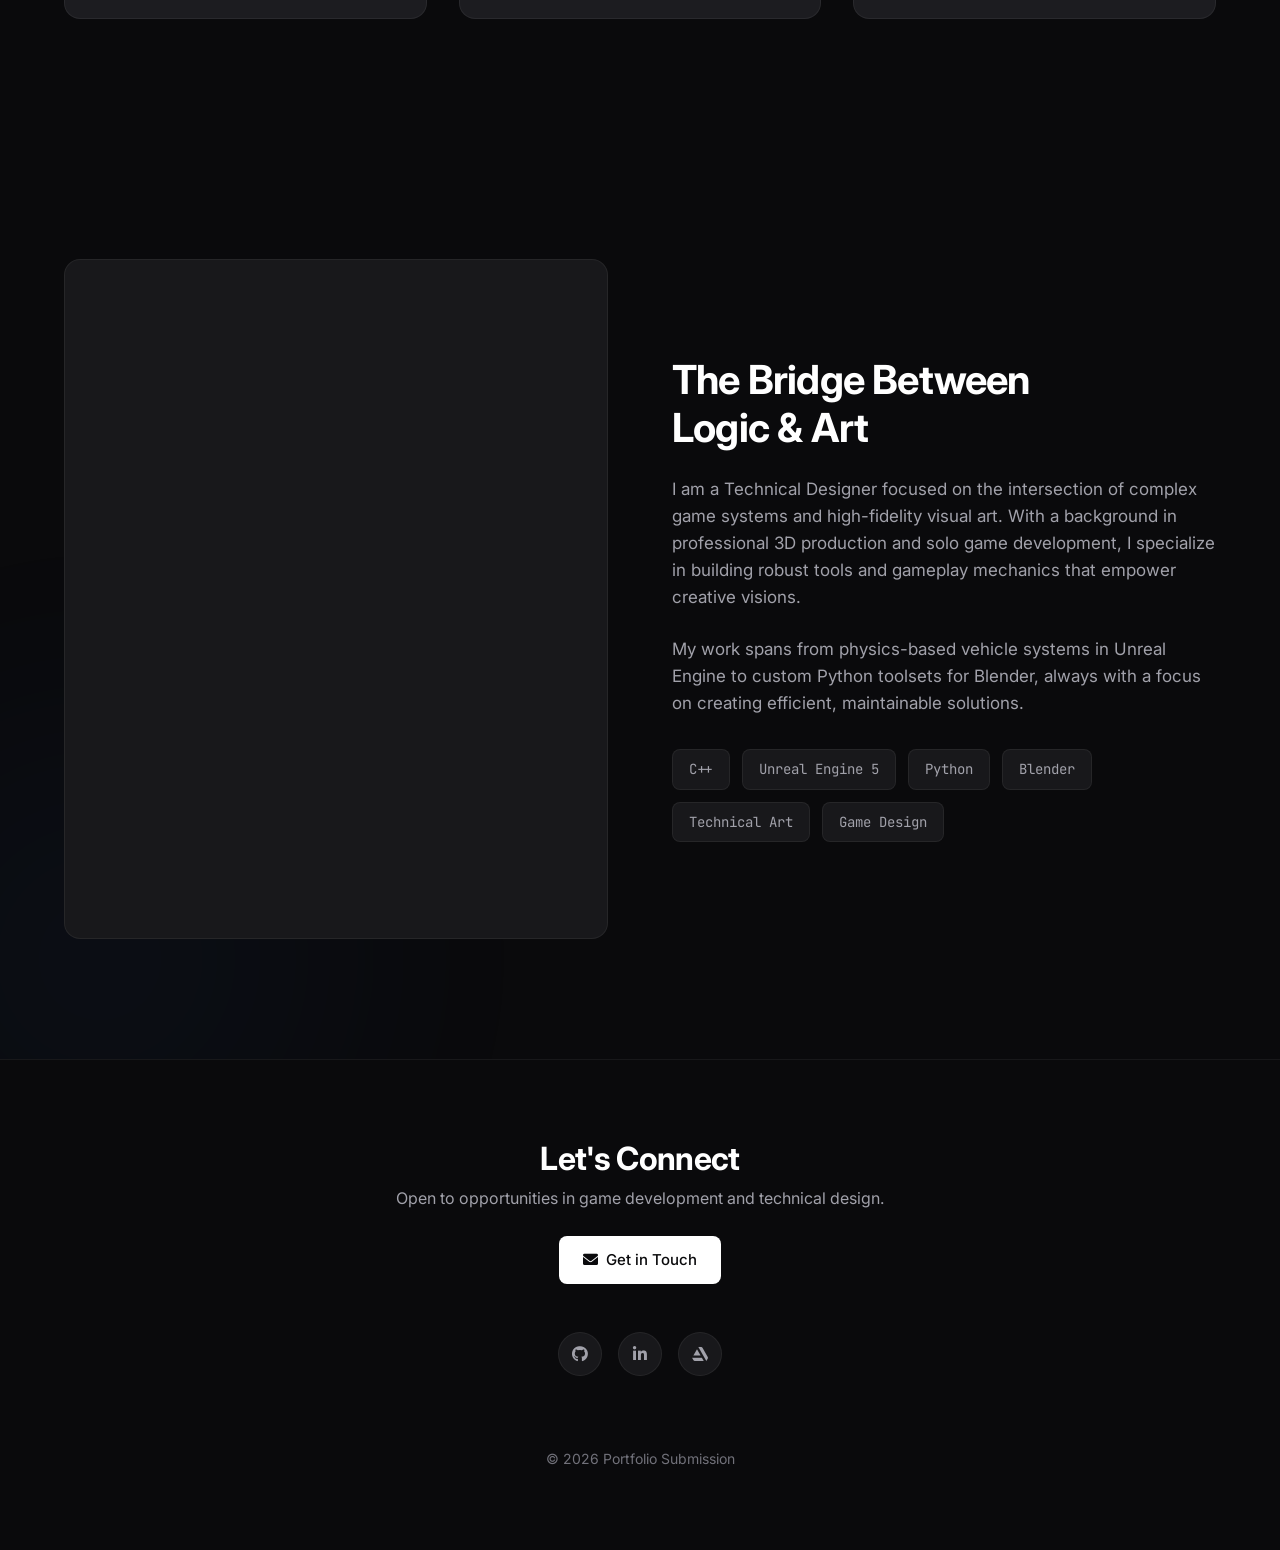
==== commit e15f355f: "1" ====
--- a/index.html
+++ b/index.html
@@ -1,9 +1,12 @@
 <!DOCTYPE html>
-<html lang="en"><head>
+<html lang="en">
+
+<head>
     <meta charset="UTF-8">
     <meta name="viewport" content="width=device-width, initial-scale=1.0">
     <title>qqme111 - Technical Game Designer Portfolio</title>
-    <meta name="description" content="Technical Game Designer specializing in Unreal Engine 5, C++, and Python. Creating the bridge between complex systems and high-fidelity visual art.">
+    <meta name="description"
+        content="Technical Game Designer specializing in Unreal Engine 5, C++, and Python. Creating the bridge between complex systems and high-fidelity visual art.">
 
     <!-- Styles -->
     <link rel="stylesheet" href="css/styles.css">
@@ -67,8 +70,10 @@
             <div class="projects-grid stagger-children visible">
 
                 <!-- System Purge -->
-                <a href="projects/system-purge.html" class="project-card system-purge" style="opacity: 1; transform: translateY(0px); transition: none;">
-                    <div class="project-card-image img-placeholder" data-media-type="image" style="background-image: url(&quot;https://raw.githubusercontent.com/lys20001205/PortFWeb/main/assets/uploads/1769371151132_sp.jpg&quot;); background-size: 121%; background-position: 50% 86%;">
+                <a href="projects/system-purge.html" class="project-card system-purge"
+                    style="opacity: 1; transform: translateY(0px); transition: none;">
+                    <div class="project-card-image img-placeholder" data-media-type="image"
+                        style="background-image: url(&quot;https://raw.githubusercontent.com/lys20001205/PortFWeb/main/assets/uploads/1769371151132_sp.jpg&quot;); background-size: 121%; background-position: 50% 86%;">
 
                     </div>
                     <div class="project-card-content">
@@ -84,9 +89,11 @@
                 </a>
 
                 <!-- Blender Addon -->
-                <a href="projects/blender-addon.html" class="project-card blender-addon" style="transition: none; transform: translateY(0px); opacity: 1;">
-                    <div class="project-card-image img-placeholder" data-media-type="image" style="background-image: url(&quot;https://raw.githubusercontent.com/lys20001205/PortFWeb/main/assets/uploads/1769371364614_A0_1_RHX6UB1_TLYIW8XVJD.png&quot;); background-size: 100%; background-position: 50% 0%;">
-                        
+                <a href="projects/blender-addon.html" class="project-card blender-addon"
+                    style="transition: none; transform: translateY(0px); opacity: 1;">
+                    <div class="project-card-image img-placeholder" data-media-type="image"
+                        style="background-image: url(&quot;https://raw.githubusercontent.com/lys20001205/PortFWeb/main/assets/uploads/1769371364614_A0_1_RHX6UB1_TLYIW8XVJD.png&quot;); background-size: 100%; background-position: 50% 0%;">
+
                     </div>
                     <div class="project-card-content">
                         <span class="project-card-tag">Pipeline Tools</span>
@@ -101,9 +108,11 @@
                 </a>
 
                 <!-- Mecha Toy Design -->
-                <a href="projects/mecha-toy.html" class="project-card mecha-toy" style="opacity: 1; transform: perspective(1000px) rotateX(0deg) rotateY(0deg) translateY(0px); transition: none;">
-                    <div class="project-card-image img-placeholder" data-media-type="image" style="background-image: url(&quot;https://raw.githubusercontent.com/lys20001205/PortFWeb/main/assets/uploads/1769371849931_unnamed.jpg&quot;); background-size: 100%; background-position: 50% 22%;">
-                        
+                <a href="projects/mecha-toy.html" class="project-card mecha-toy"
+                    style="opacity: 1; transform: perspective(1000px) rotateX(0deg) rotateY(0deg) translateY(0px); transition: none;">
+                    <div class="project-card-image img-placeholder" data-media-type="image"
+                        style="background-image: url(&quot;https://raw.githubusercontent.com/lys20001205/PortFWeb/main/assets/uploads/1769371849931_unnamed.jpg&quot;); background-size: 100%; background-position: 50% 22%;">
+
                     </div>
                     <div class="project-card-content">
                         <span class="project-card-tag">3D Production</span>
@@ -126,7 +135,8 @@
 
         <div class="container">
             <div class="about-grid">
-                <div class="about-image fade-in-left img-placeholder visible" data-media-type="image" style="background-image: url(&quot;https://raw.githubusercontent.com/lys20001205/PortFWeb/main/assets/uploads/1769356082413_3cfcff75e396394638213b17aeb8c36f.jpg&quot;); background-size: cover; background-position: center center;">
+                <div class="about-image fade-in-left img-placeholder visible" data-media-type="image"
+                    style="background-image: url(&quot;https://raw.githubusercontent.com/lys20001205/PortFWeb/main/assets/uploads/1769356082413_3cfcff75e396394638213b17aeb8c36f.jpg&quot;); background-size: cover; background-position: center center;">
 
                 </div>
 
@@ -194,7 +204,9 @@
     <script src="js/animations.js"></script>
 
     <!-- Visual Editor -->
-    <button onclick="toggleEditor()" class="no-print" style="position: fixed; bottom: 20px; right: 20px; background: #3b82f6; color: white; border: none; padding: 12px 16px; border-radius: 50%; cursor: pointer; z-index: 9999; box-shadow: 0 4px 12px rgba(0,0,0,0.3);" title="Toggle Visual Editor">
+    <button onclick="toggleEditor()" class="no-print"
+        style="position: fixed; bottom: 20px; right: 20px; background: #3b82f6; color: white; border: none; padding: 12px 16px; border-radius: 50%; cursor: pointer; z-index: 9999; box-shadow: 0 4px 12px rgba(0,0,0,0.3);"
+        title="Toggle Visual Editor">
         <i class="fas fa-pen"></i>
     </button>
     <script src="js/editor.js"></script>
@@ -202,4 +214,6 @@
 
 
 
-<div id="debug-overlay" style="display: block;">[4:27:37 AM] User Action: Save to GitHub Initiated</div></body></html>+</body>
+
+</html>
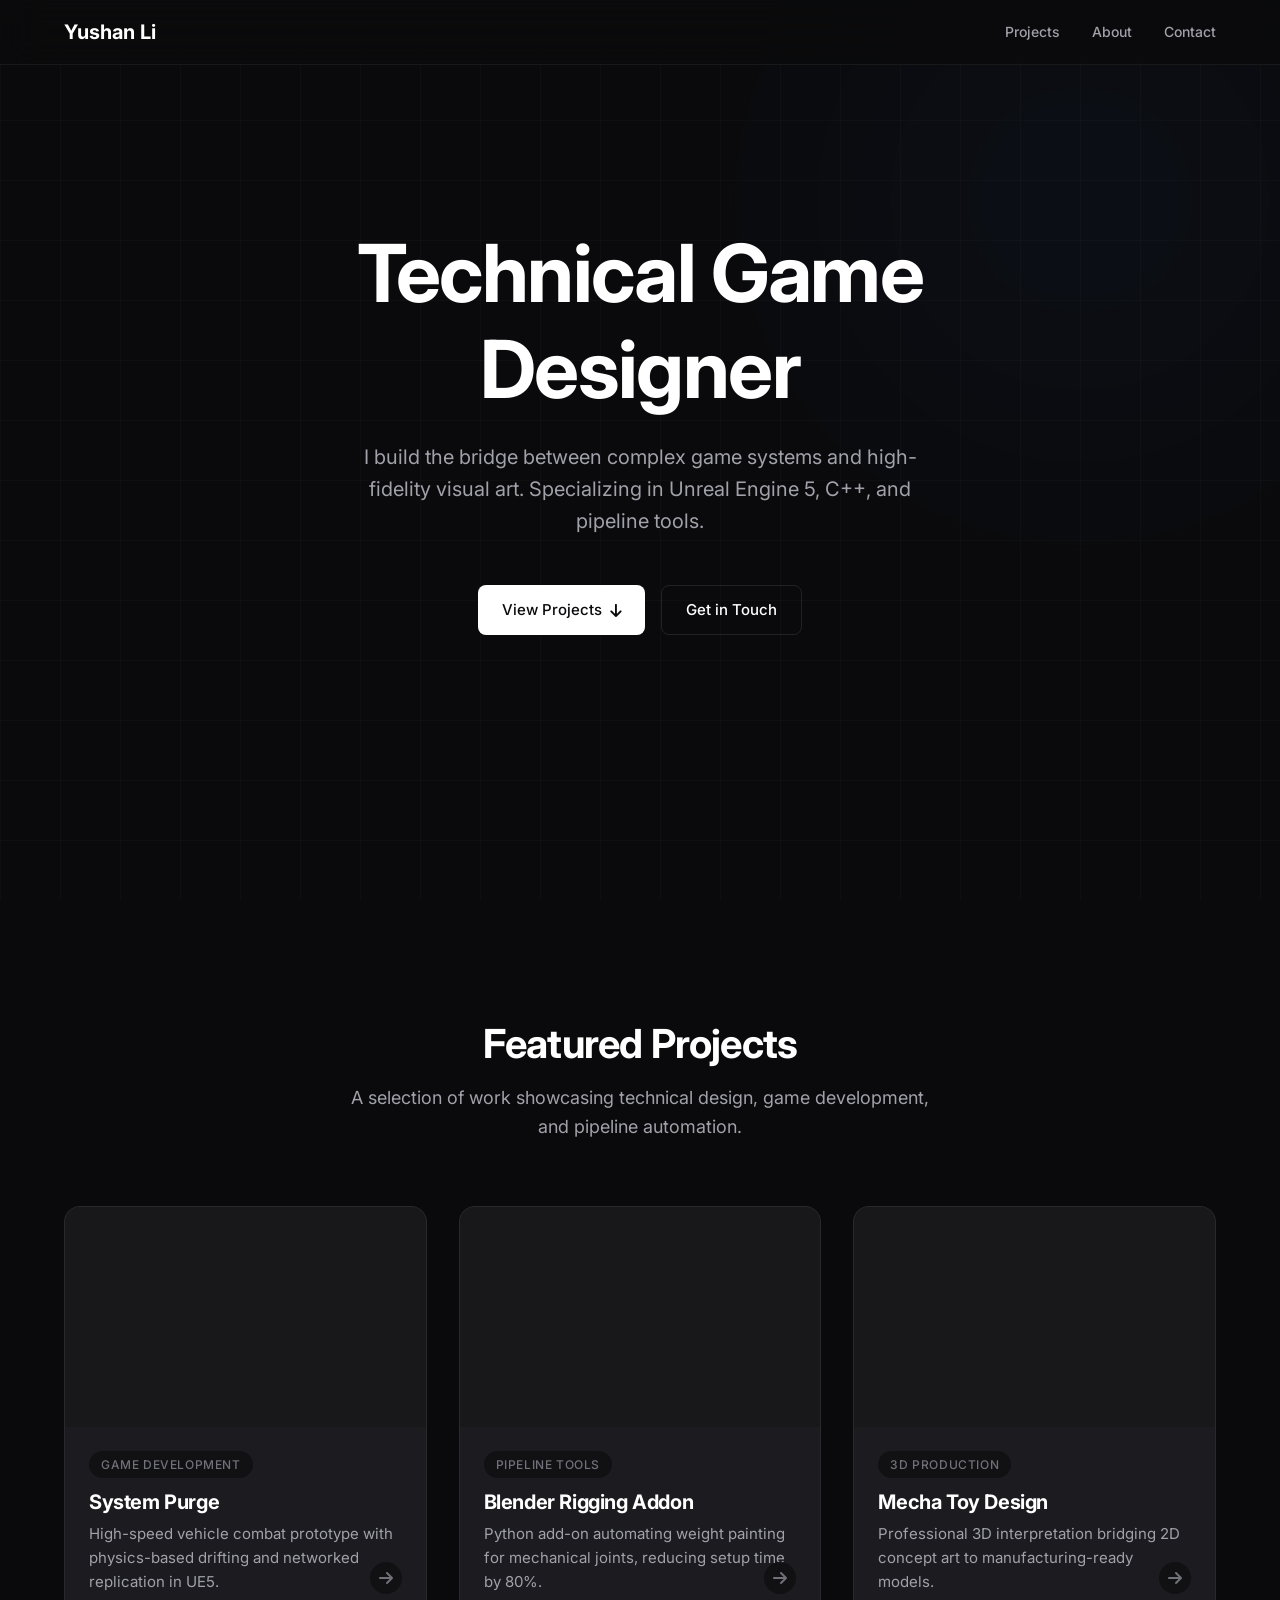
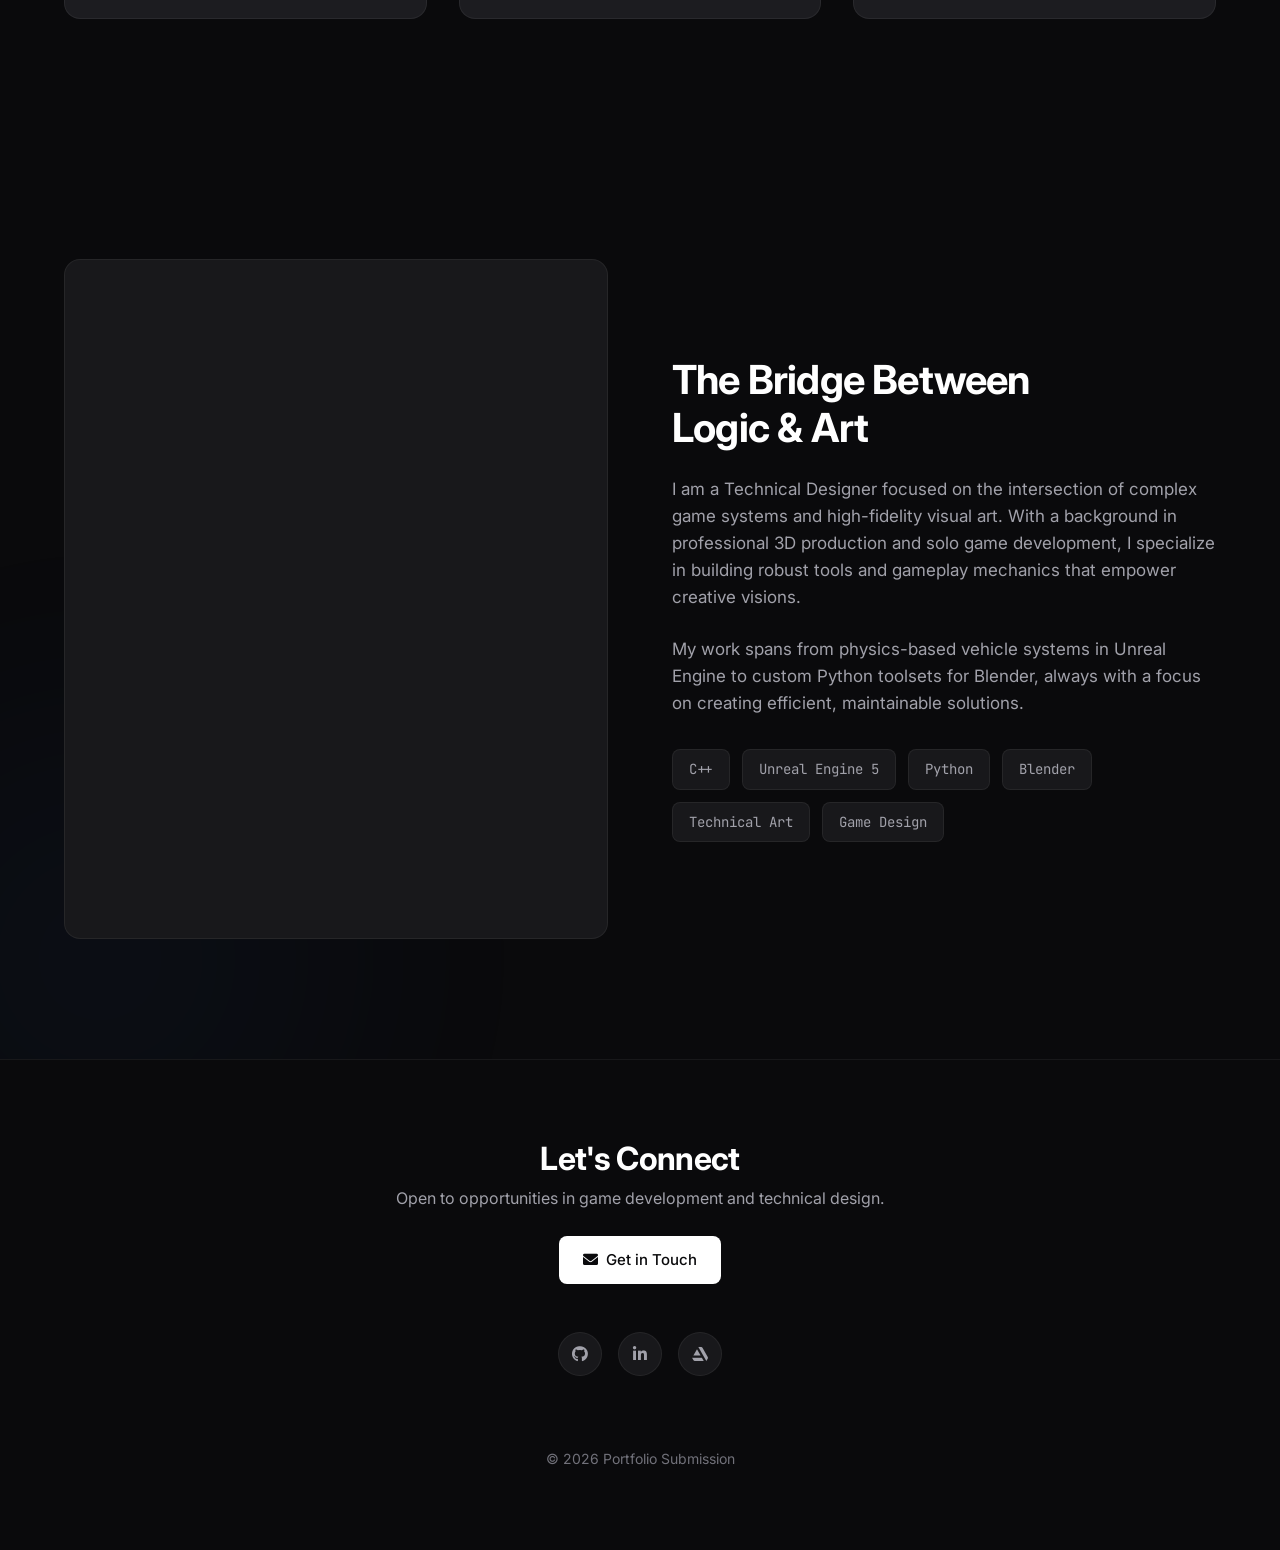
==== commit f8309e6f: "1" ====
--- a/index.html
+++ b/index.html
@@ -4,7 +4,7 @@
 <head>
     <meta charset="UTF-8">
     <meta name="viewport" content="width=device-width, initial-scale=1.0">
-    <title>qqme111 - Technical Game Designer Portfolio</title>
+    <title>Yushan Li - Technical Game Designer Portfolio</title>
     <meta name="description"
         content="Technical Game Designer specializing in Unreal Engine 5, C++, and Python. Creating the bridge between complex systems and high-fidelity visual art.">
 
@@ -203,12 +203,13 @@
     <!-- Scripts -->
     <script src="js/animations.js"></script>
 
-    <!-- Visual Editor -->
+    <!-- Visual Editor
     <button onclick="toggleEditor()" class="no-print"
         style="position: fixed; bottom: 20px; right: 20px; background: #3b82f6; color: white; border: none; padding: 12px 16px; border-radius: 50%; cursor: pointer; z-index: 9999; box-shadow: 0 4px 12px rgba(0,0,0,0.3);"
         title="Toggle Visual Editor">
         <i class="fas fa-pen"></i>
     </button>
+    -->
     <script src="js/editor.js"></script>
 
 
--- a/css/styles.css
+++ b/css/styles.css
@@ -3,6 +3,7 @@
    ============================================ */
 
 @import url('https://fonts.googleapis.com/css2?family=Inter:wght@300;400;500;600;700;800&family=JetBrains+Mono:wght@400;500;700&display=swap');
+@import url('lightbox.css');
 
 /* ============================================
    CSS Custom Properties (Design Tokens)
@@ -798,6 +799,13 @@
     }
 }
 
+.img-placeholder {
+    position: relative;
+    overflow: hidden;
+    background-color: var(--bg-tertiary);
+    /* Default background */
+}
+
 .scale-in {
     animation: scaleIn 0.5s var(--ease-out-expo) forwards;
 }
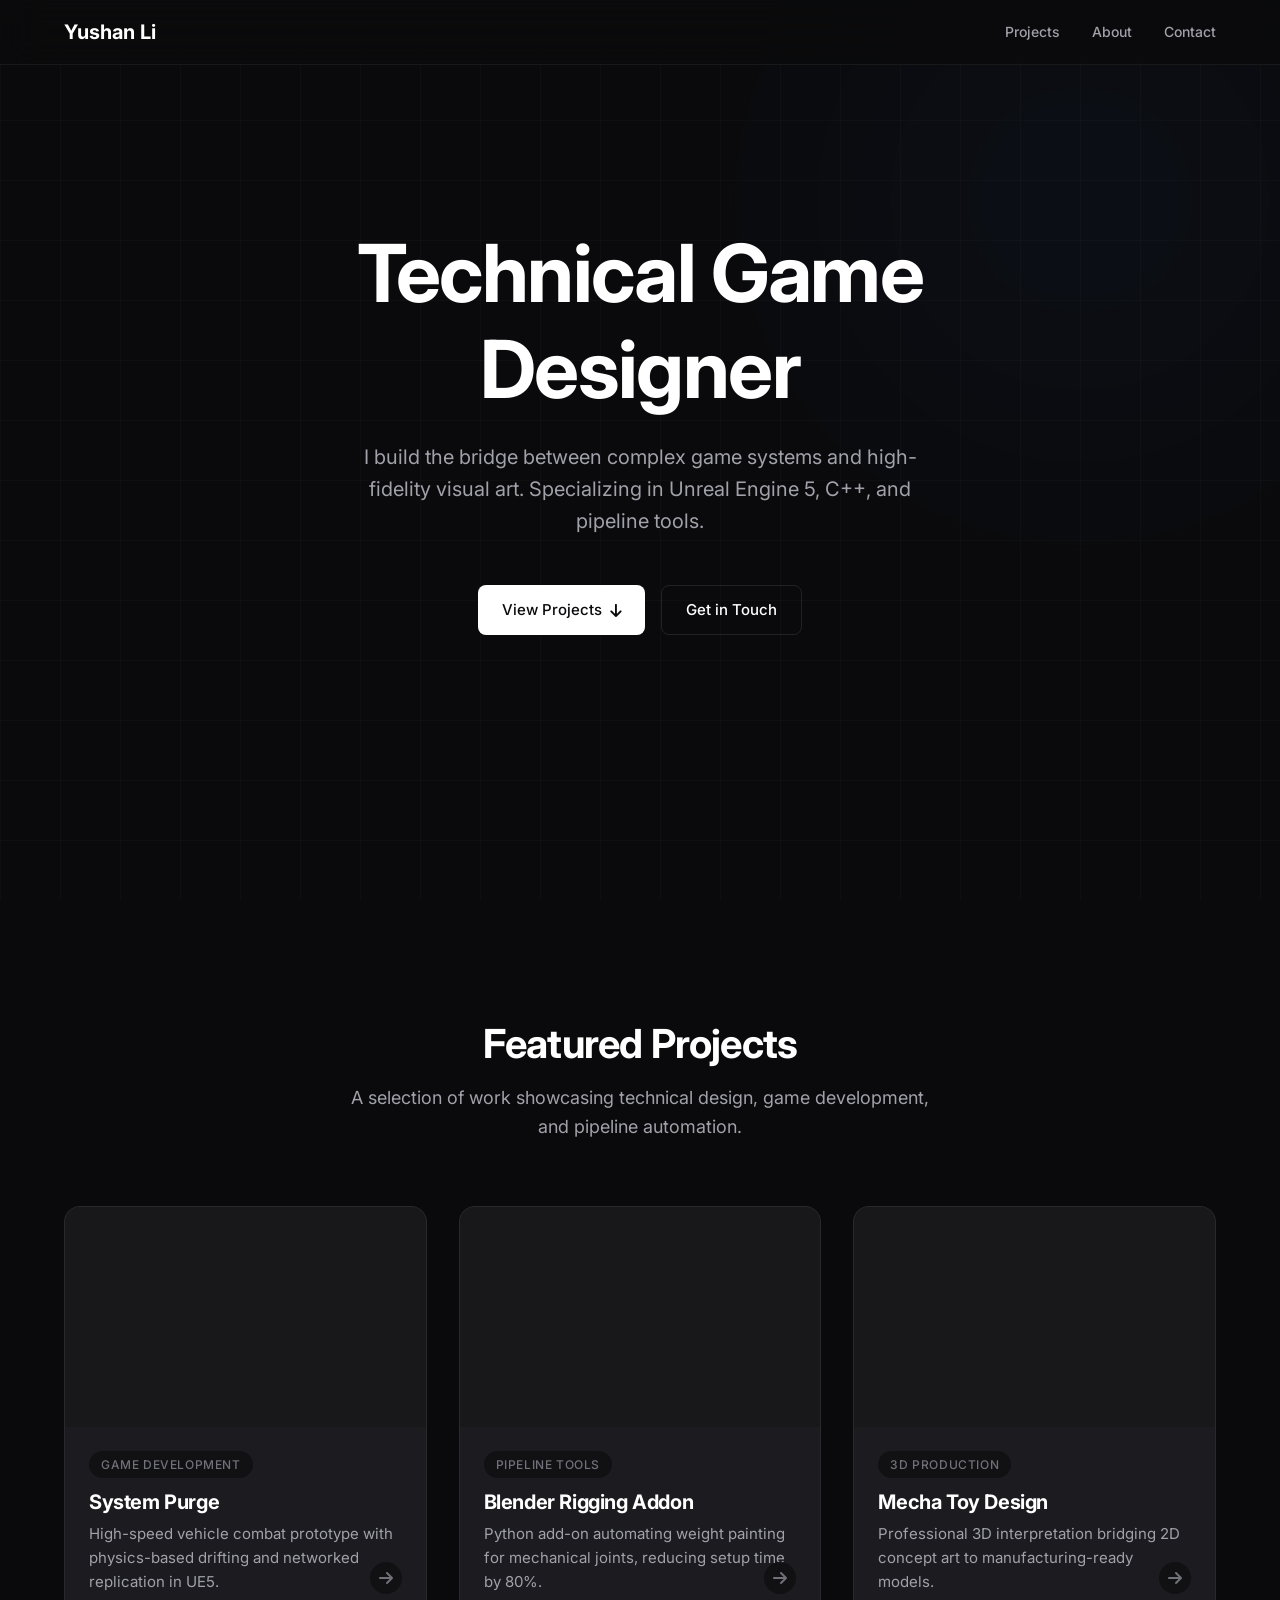
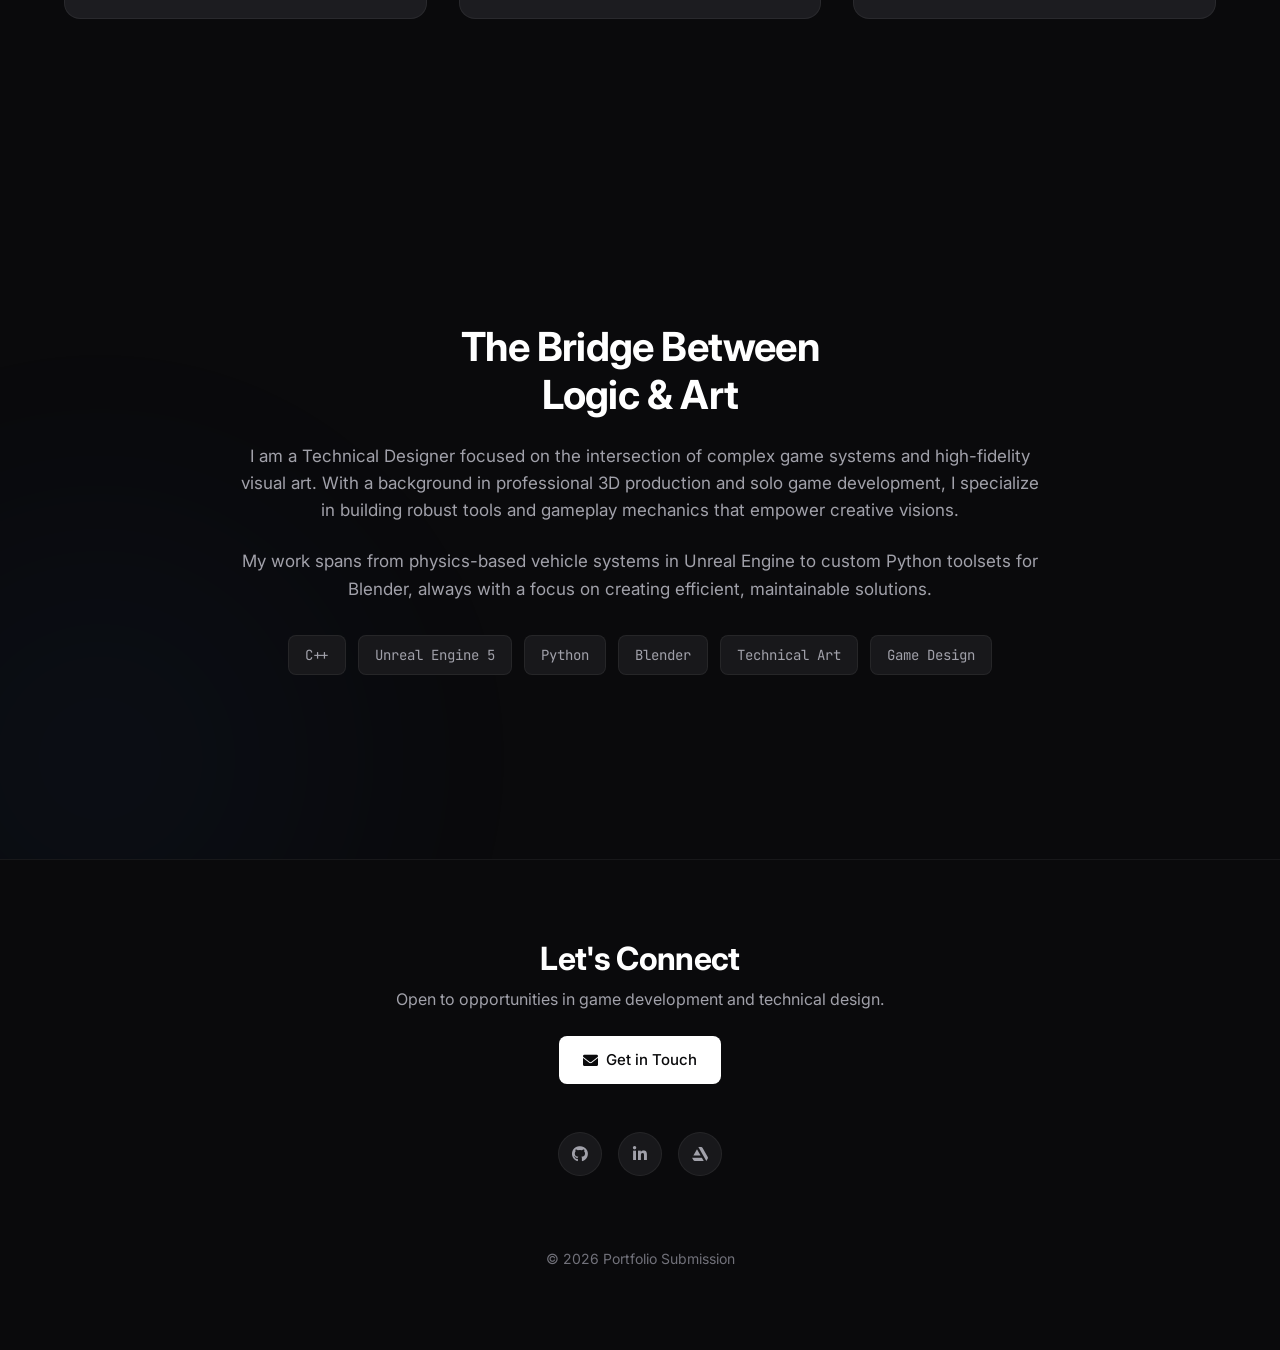
==== commit d2c3e475: "Refactor About section to remove image and improve minimalist aesthetic with dynamic animations Co-a" ====
--- a/index.html
+++ b/index.html
@@ -61,13 +61,13 @@
     <!-- Projects Section -->
     <section id="projects">
         <div class="container">
-            <div class="section-header fade-in visible">
+            <div class="section-header fade-in">
                 <h2 class="">Featured Projects</h2>
                 <p class="">A selection of work showcasing technical design, game development, and pipeline automation.
                 </p>
             </div>
 
-            <div class="projects-grid stagger-children visible">
+            <div class="projects-grid stagger-children">
 
                 <!-- System Purge -->
                 <a href="projects/system-purge.html" class="project-card system-purge"
@@ -135,12 +135,7 @@
 
         <div class="container">
             <div class="about-grid">
-                <div class="about-image fade-in-left img-placeholder visible" data-media-type="image"
-                    style="background-image: url(&quot;https://raw.githubusercontent.com/lys20001205/PortFWeb/main/assets/uploads/1769356082413_3cfcff75e396394638213b17aeb8c36f.jpg&quot;); background-size: cover; background-position: center center;">
-
-                </div>
-
-                <div class="about-content fade-in-right visible">
+                <div class="about-content stagger-children">
                     <h2 class="">The Bridge Between<br>Logic &amp; Art</h2>
 
                     <p class="">
--- a/css/styles.css
+++ b/css/styles.css
@@ -415,31 +415,15 @@
    About Section
    ============================================ */
 .about-grid {
-    display: grid;
-    grid-template-columns: 1fr;
-    gap: 64px;
+    display: flex;
+    justify-content: center;
     align-items: center;
-}
-
-@media (min-width: 768px) {
-    .about-grid {
-        grid-template-columns: 1fr 1fr;
-    }
-}
-
-.about-image {
-    width: 100%;
-    aspect-ratio: 4/5;
-    background: var(--bg-tertiary);
-    border-radius: 16px;
-    overflow: hidden;
-    border: 1px solid var(--border-subtle);
-}
-
-.about-image img {
-    width: 100%;
-    height: 100%;
-    object-fit: cover;
+    padding: 64px 0;
+}
+
+.about-content {
+    max-width: 800px;
+    text-align: center;
 }
 
 .about-content h2 {
@@ -456,6 +440,7 @@
 .skills-list {
     display: flex;
     flex-wrap: wrap;
+    justify-content: center;
     gap: 12px;
     margin-top: 32px;
 }
@@ -644,6 +629,13 @@
     }
 }
 
+@keyframes float-drift {
+    0% { transform: translate(0, 0) scale(1); opacity: 0.05; }
+    33% { transform: translate(30px, -50px) scale(1.1); opacity: 0.08; }
+    66% { transform: translate(-20px, 20px) scale(0.95); opacity: 0.04; }
+    100% { transform: translate(0, 0) scale(1); opacity: 0.05; }
+}
+
 /* ============================================
    Section Headers
    ============================================ */
@@ -686,6 +678,7 @@
     opacity: 0.05;
     filter: blur(100px);
     pointer-events: none;
+    animation: float-drift 20s infinite ease-in-out;
 }
 
 /* ============================================
@@ -808,4 +801,4 @@
 
 .scale-in {
     animation: scaleIn 0.5s var(--ease-out-expo) forwards;
-}+}
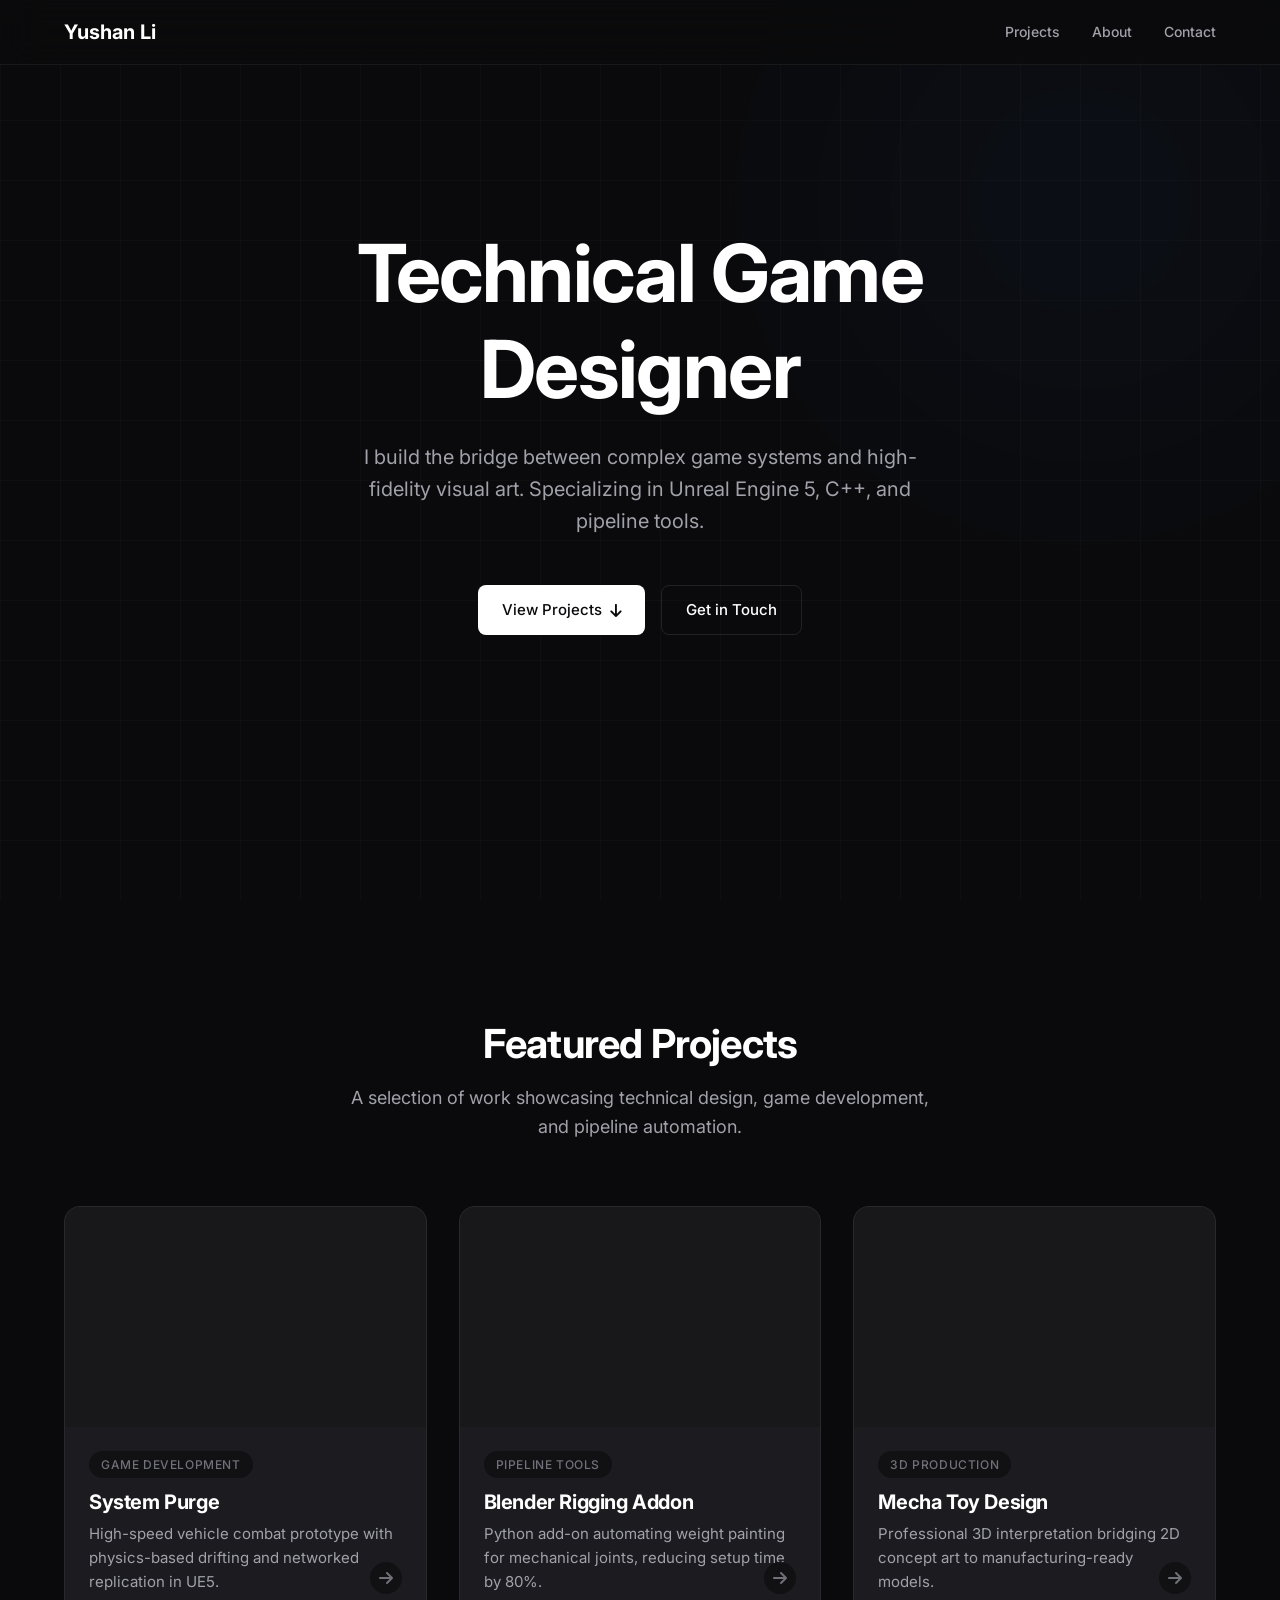
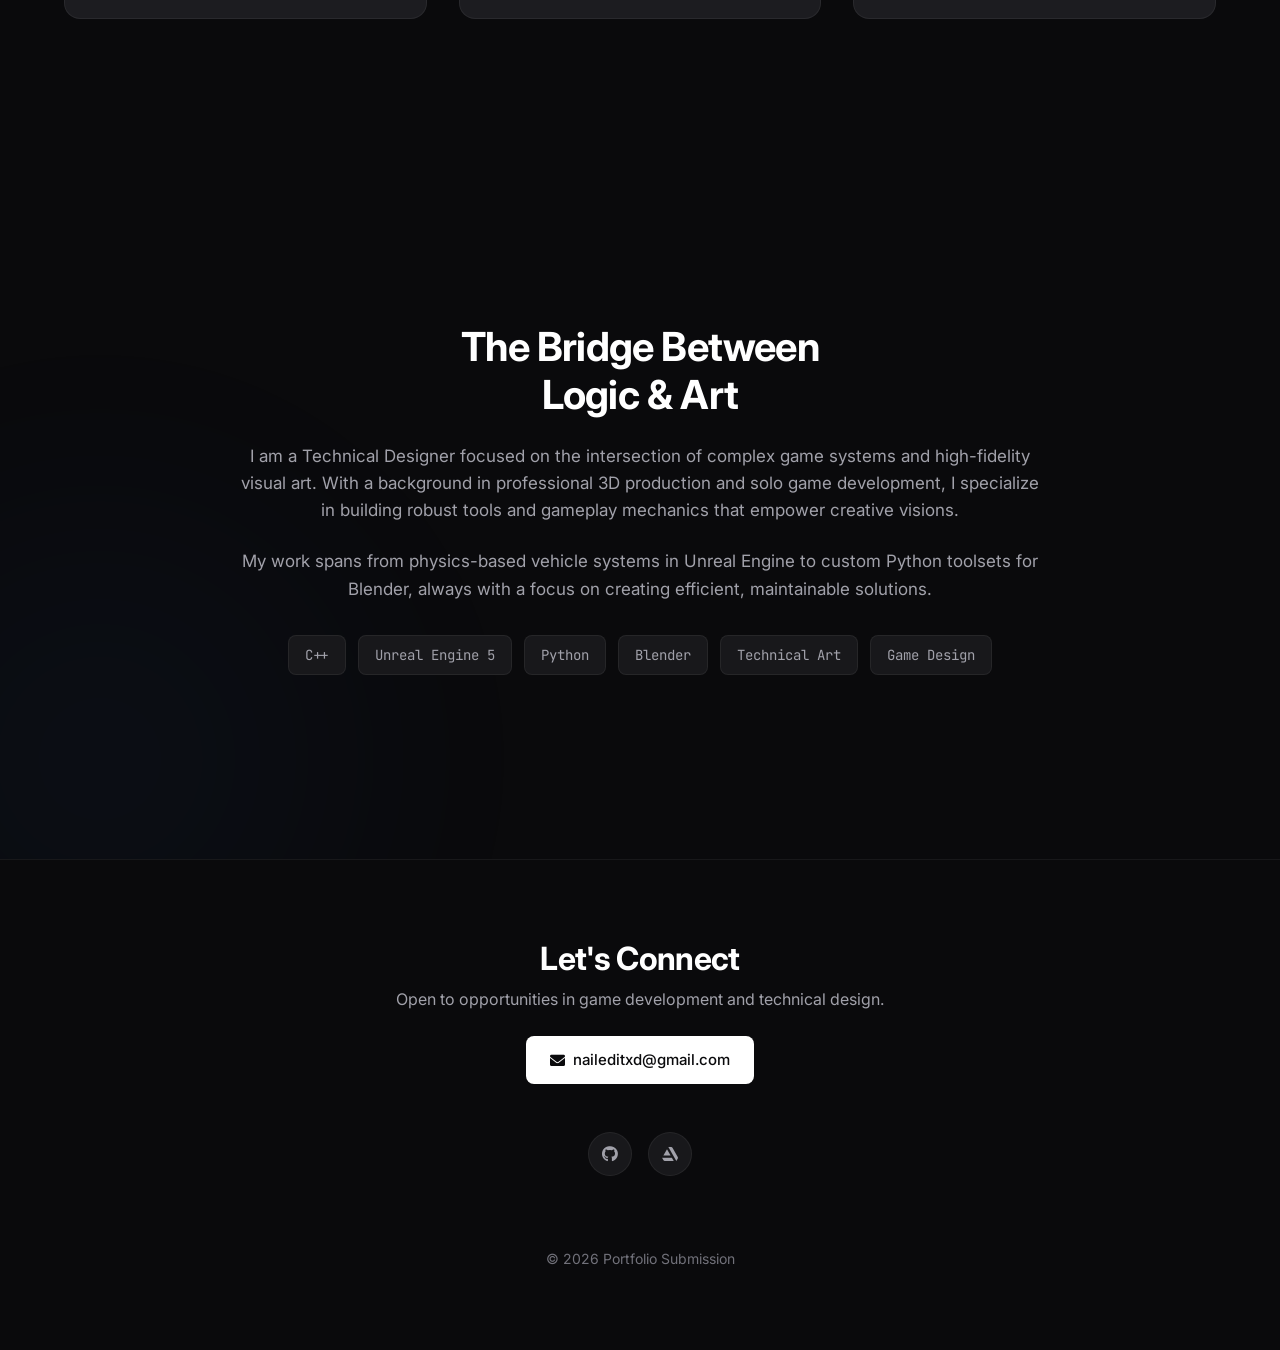
==== commit d69435bb: "fix(contact): update social links and disable audio - Update GitHub, ArtStation, and Email links in " ====
--- a/index.html
+++ b/index.html
@@ -172,19 +172,16 @@
                 <p class="">Open to opportunities in game development and technical design.</p>
             </div>
 
-            <a href="mailto:your.email@example.com" class="btn btn-primary">
+            <a href="mailto:naileditxd@gmail.com" class="btn btn-primary">
                 <i class="fas fa-envelope"></i>
-                <span>Get in Touch</span>
+                <span>naileditxd@gmail.com</span>
             </a>
 
             <div class="social-links">
-                <a href="#" class="social-link" aria-label="GitHub">
+                <a href="https://github.com/lys20001205" class="social-link" aria-label="GitHub" target="_blank" rel="noopener noreferrer">
                     <i class="fab fa-github"></i>
                 </a>
-                <a href="#" class="social-link" aria-label="LinkedIn">
-                    <i class="fab fa-linkedin-in"></i>
-                </a>
-                <a href="#" class="social-link" aria-label="ArtStation">
+                <a href="https://www.artstation.com/leexdxd3" class="social-link" aria-label="ArtStation" target="_blank" rel="noopener noreferrer">
                     <i class="fab fa-artstation"></i>
                 </a>
             </div>
